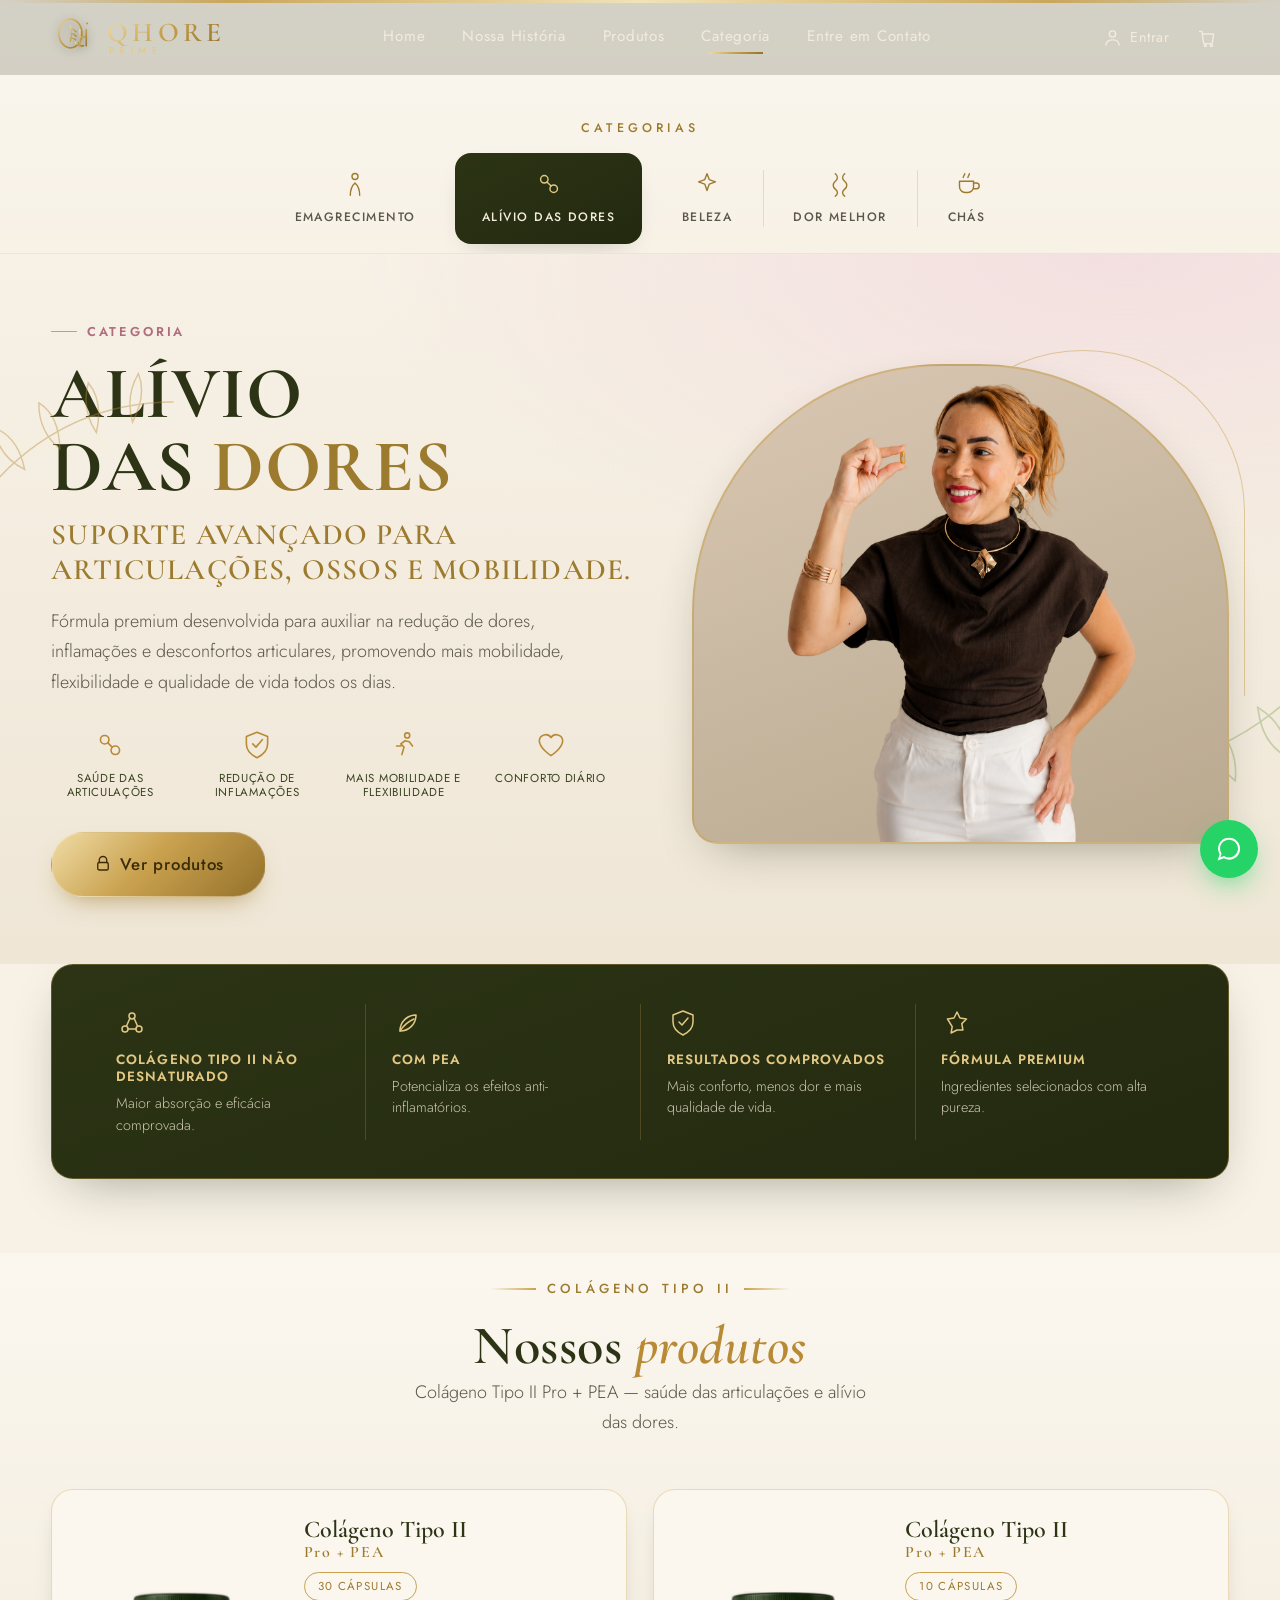
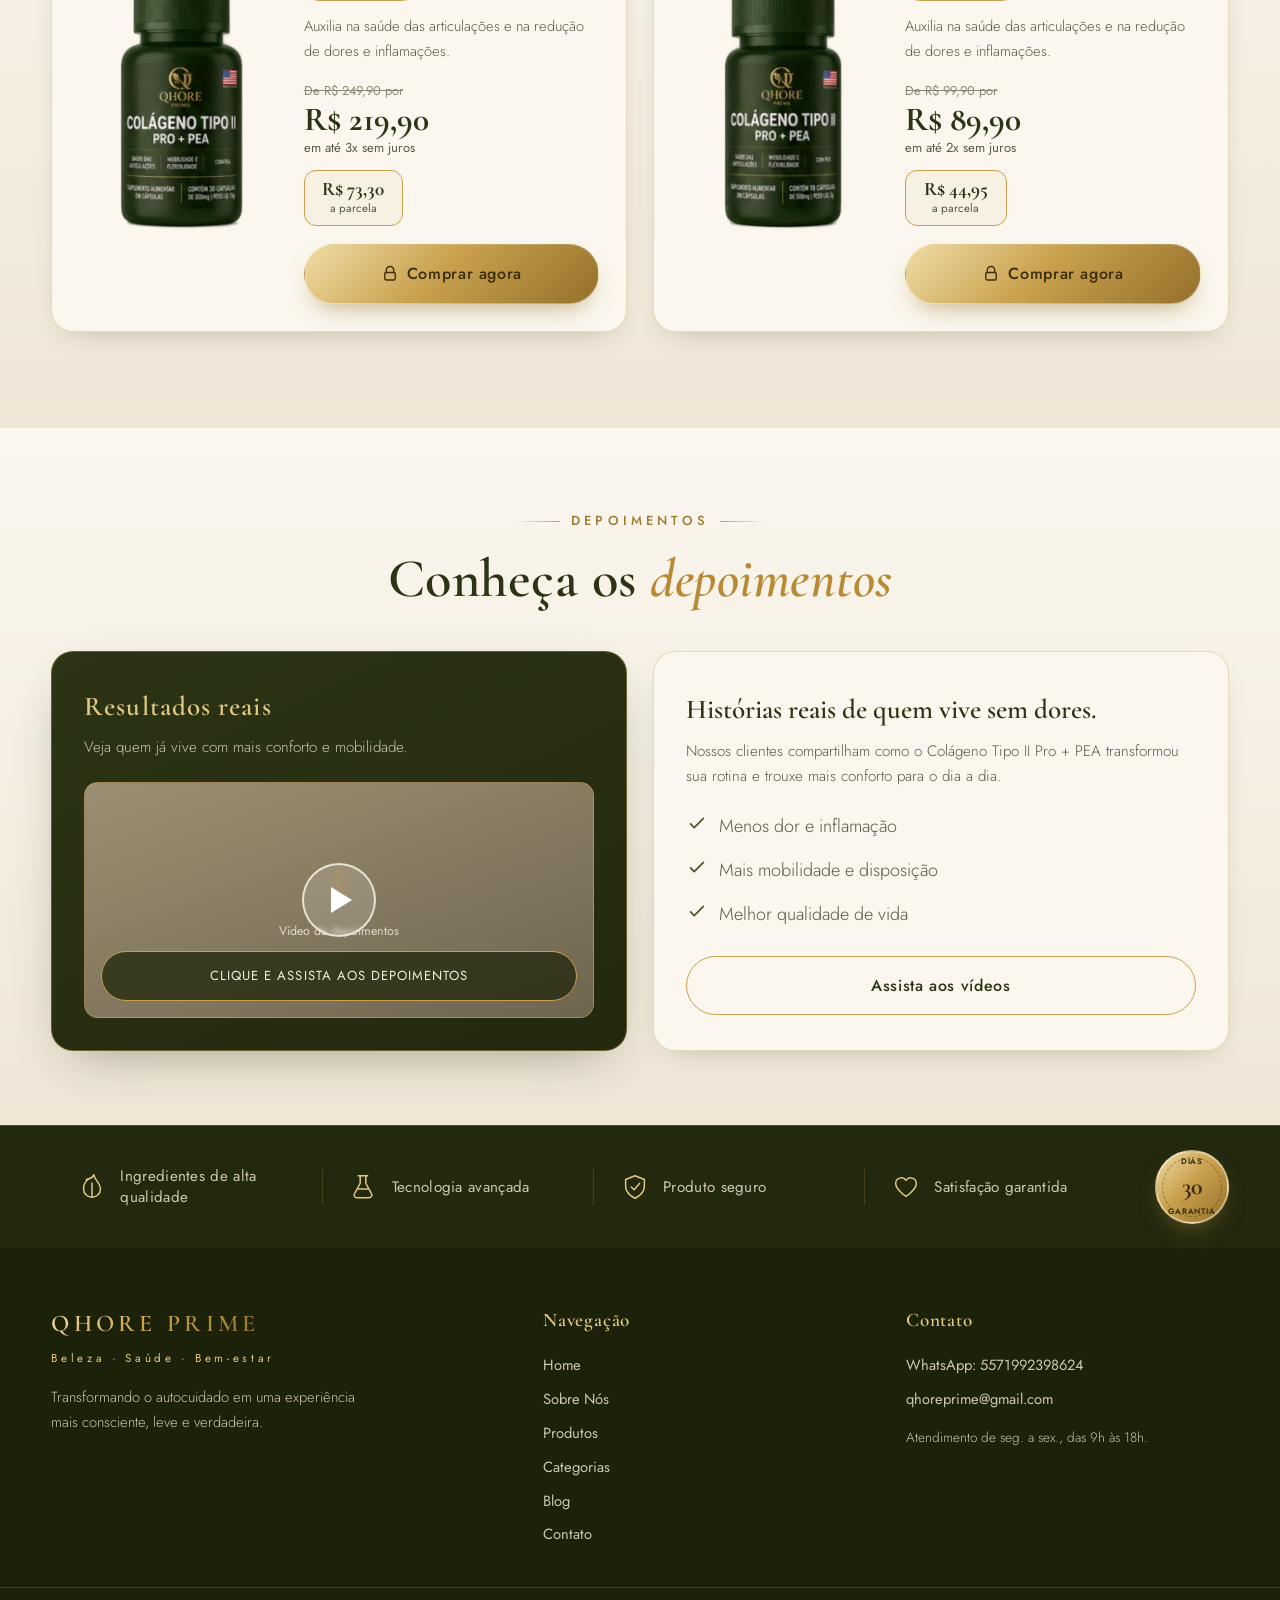
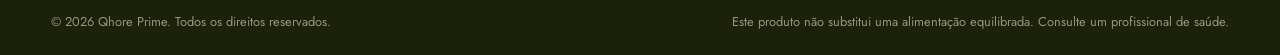
==== categoria-alivio-das-dores.html @ 4cf2f8d9 "feat: initial Qhore Prime static website Co-Authored-By: Claude Opus 4.8 (1M context) <noreply@anthr" ====
<!DOCTYPE html>
<html lang="pt-BR">
<head>
  <meta charset="UTF-8" />
  <meta name="viewport" content="width=device-width, initial-scale=1.0" />
  <title>Alívio das Dores — Qhore Prime</title>
  <meta name="description" content="Categoria Alívio das Dores da Qhore Prime — Colágeno Tipo II Pro + PEA para saúde das articulações, mobilidade e redução de inflamações." />

  <link rel="icon" type="image/svg+xml" href="data:image/svg+xml,%3Csvg xmlns='http://www.w3.org/2000/svg' viewBox='0 0 64 64'%3E%3Crect width='64' height='64' rx='12' fill='%2323290f'/%3E%3Cg fill='none' stroke='%23caa24f' stroke-width='3' stroke-linecap='round'%3E%3Cellipse cx='27' cy='30' rx='15' ry='19'/%3E%3Cpath d='M34 44q6 6 11 4'/%3E%3Cpath d='M40 22v22M40 32h9M49 22v22'/%3E%3C/g%3E%3C/svg%3E" />
  <meta name="theme-color" content="#23290f" />

  <link rel="preconnect" href="https://fonts.googleapis.com" />
  <link rel="preconnect" href="https://fonts.gstatic.com" crossorigin />
  <link href="https://fonts.googleapis.com/css2?family=Cormorant+Garamond:ital,wght@0,400;0,500;0,600;0,700;1,400;1,500&family=Jost:wght@300;400;500;600&family=Montserrat:wght@300;400;500;600&display=swap" rel="stylesheet" />

  <link rel="stylesheet" href="css/styles.css" />
  <link rel="stylesheet" href="css/categoria.css" />
</head>
<body>

  <!-- ============ HEADER ============ -->
  <header class="site-header" id="header">
    <div class="container header-inner">
      <a href="index.html#home" class="brand" aria-label="Qhore Prime — início">
        <span class="brand-mark" aria-hidden="true">
          <svg viewBox="0 0 64 64" width="46" height="46" role="img">
            <defs>
              <linearGradient id="goldBrand" x1="0" y1="0" x2="1" y2="1">
                <stop offset="0%" stop-color="#e9d49a"/>
                <stop offset="45%" stop-color="#c9a14e"/>
                <stop offset="100%" stop-color="#9c7a2e"/>
              </linearGradient>
            </defs>
            <g fill="none" stroke="url(#goldBrand)" stroke-width="2.4" stroke-linecap="round">
              <ellipse cx="27" cy="27" rx="16" ry="20"/>
              <path d="M34 40 q6 6 11 4" />
              <path d="M40 22 v22 M40 32 h9 M49 22 v22"/>
            </g>
            <g stroke="url(#goldBrand)" stroke-width="1.6" stroke-linecap="round" fill="none">
              <path d="M27 16 q3 9 0 22 M27 20 q5 1 8 5 M27 27 q5 0 8 4 M27 34 q5 -1 7 2"/>
            </g>
            <circle cx="50" cy="13" r="1.6" fill="url(#goldBrand)"/>
          </svg>
        </span>
        <span class="brand-text">
          <span class="brand-name">QHORE</span>
          <span class="brand-sub">PRIME</span>
        </span>
      </a>

      <nav class="nav" id="nav" aria-label="Menu principal">
        <a href="index.html#home" class="nav-link">Home</a>
        <a href="index.html#historia" class="nav-link">Nossa História</a>
        <a href="index.html#produtos" class="nav-link">Produtos</a>
        <a href="categoria-alivio-das-dores.html" class="nav-link active">Categoria</a>
        <a href="index.html#contato" class="nav-link">Entre em Contato</a>
      </nav>

      <div class="header-actions">
        <a href="index.html#contato" class="header-action" aria-label="Entrar / fale conosco">
          <svg viewBox="0 0 24 24" aria-hidden="true"><circle cx="12" cy="8" r="3.6"/><path d="M4.5 20.5c0-3.8 3.5-5.8 7.5-5.8s7.5 2 7.5 5.8"/></svg>
          <span>Entrar</span>
        </a>
        <a href="index.html#produtos" class="header-action header-cart" aria-label="Ver produtos">
          <svg viewBox="0 0 24 24" aria-hidden="true"><path d="M6 8h13l-1.3 9.2a2 2 0 0 1-2 1.8H9.3a2 2 0 0 1-2-1.8L5.6 5H3"/><circle cx="9.5" cy="21" r="1.2"/><circle cx="16.5" cy="21" r="1.2"/></svg>
        </a>
        <button class="nav-toggle" id="navToggle" aria-label="Abrir menu" aria-expanded="false">
          <span></span><span></span><span></span>
        </button>
      </div>
    </div>
  </header>

  <!-- ============ NAVEGAÇÃO DE CATEGORIAS ============ -->
  <section class="catnav-section">
    <div class="container">
      <span class="catnav-eyebrow">Categorias</span>
      <nav class="catnav" aria-label="Categorias">
        <a href="categoria-emagrecimento.html" class="catnav__item">
          <svg viewBox="0 0 32 32"><circle cx="16" cy="8" r="3.2"/><path d="M11 28c0-6 1.6-10 5-13 3.4 3 5 7 5 13"/></svg>
          Emagrecimento
        </a>
        <a href="categoria-alivio-das-dores.html" class="catnav__item is-active" aria-current="page">
          <svg viewBox="0 0 32 32"><circle cx="11" cy="11" r="4"/><circle cx="21" cy="21" r="4"/><path d="M13.8 13.8l4.4 4.4"/></svg>
          Alívio das Dores
        </a>
        <a href="index.html#categorias" class="catnav__item">
          <svg viewBox="0 0 32 32"><path d="M16 5l2.4 6.3L25 13.7l-6.6 2.4L16 23l-2.4-6.9L7 13.7l6.6-2.4z"/></svg>
          Beleza
        </a>
        <a href="index.html#categorias" class="catnav__item">
          <svg viewBox="0 0 32 32"><path d="M11 5c3 2.5 3 5.5 0 8s-3 6 0 8.5 3 5 0 7.5"/><path d="M21 5c-3 2.5-3 5.5 0 8s3 6 0 8.5-3 5 0 7.5"/></svg>
          Dor Melhor
        </a>
        <a href="index.html#categorias" class="catnav__item">
          <svg viewBox="0 0 32 32"><path d="M8 13h15v6a6 6 0 0 1-6 6h-3a6 6 0 0 1-6-6z"/><path d="M23 15h3a3 3 0 0 1 0 6h-3"/><path d="M12 9c0-2 1.5-2 1.5-4M17 9c0-2 1.5-2 1.5-4"/></svg>
          Chás
        </a>
      </nav>
    </div>
  </section>

  <!-- ============ HERO DA CATEGORIA ============ -->
  <section class="cathero">
    <div class="leaf leaf-tl" aria-hidden="true"></div>
    <div class="leaf leaf-br" aria-hidden="true"></div>
    <div class="container cathero-grid">
      <div class="cathero-copy reveal">
        <span class="cathero-tag">Categoria</span>
        <h1 class="cathero-title">Alívio<br>das <em>Dores</em></h1>
        <p class="cathero-sub">Suporte avançado para<br>articulações, ossos e mobilidade.</p>
        <p class="cathero-text">
          Fórmula premium desenvolvida para auxiliar na redução de dores, inflamações e
          desconfortos articulares, promovendo mais mobilidade, flexibilidade e qualidade de vida todos os dias.
        </p>

        <div class="cathero-benefits">
          <div class="cathero-benefit">
            <svg viewBox="0 0 32 32"><circle cx="11" cy="11" r="4"/><circle cx="21" cy="21" r="4"/><path d="M13.8 13.8l4.4 4.4"/></svg>
            <span>Saúde das articulações</span>
          </div>
          <div class="cathero-benefit">
            <svg viewBox="0 0 32 32"><path d="M16 4l10 4v7c0 6-4 10-10 13C10 25 6 21 6 15V8z"/><path d="M12 15l3 3 6-7"/></svg>
            <span>Redução de inflamações</span>
          </div>
          <div class="cathero-benefit">
            <svg viewBox="0 0 32 32"><circle cx="19" cy="7" r="2.4"/><path d="M17 12l-4 3 3 3-2 7M17 12l4 1 3 4M9 17h4"/></svg>
            <span>Mais mobilidade e flexibilidade</span>
          </div>
          <div class="cathero-benefit">
            <svg viewBox="0 0 32 32"><path d="M16 26S5 19 5 12a6 6 0 0 1 11-3 6 6 0 0 1 11 3c0 7-11 14-11 14z"/></svg>
            <span>Conforto diário</span>
          </div>
        </div>

        <a href="#produtos-cat" class="btn btn-primary btn-lg"><svg class="btn-ico" viewBox="0 0 24 24" aria-hidden="true"><path d="M7 10V7a5 5 0 0 1 10 0v3"/><rect x="5" y="10" width="14" height="10" rx="2"/></svg>Ver produtos</a>
      </div>

      <div class="cathero-visual reveal">
        <div class="cathero-photo cathero-photo--person imgbox">
          <img class="real-img" src="assets/img/categoria-alivio-hero.png" alt="Alívio das Dores — Qhore Prime" loading="lazy" decoding="async"
               onerror="this.closest('.imgbox').classList.add('no-img')" />
          <span class="ph-fallback">Imagem da categoria<br><small>assets/img/categoria-alivio-hero.png</small></span>
        </div>
      </div>
    </div>
  </section>

  <!-- ============ FAIXA DE DIFERENCIAIS ============ -->
  <section class="catsec" style="padding:0 0 4.6rem">
    <div class="container">
      <div class="diff-band reveal">
        <div class="diff-grid">
          <div class="diff">
            <svg viewBox="0 0 32 32"><circle cx="16" cy="9" r="3"/><circle cx="9" cy="22" r="3"/><circle cx="23" cy="22" r="3"/><path d="M14 11l-3.5 8M18 11l3.5 8M12 22h8"/></svg>
            <h3>Colágeno Tipo II não desnaturado</h3>
            <p>Maior absorção e eficácia comprovada.</p>
          </div>
          <div class="diff">
            <svg viewBox="0 0 32 32"><path d="M8 24c0-9 7-16 16-16 0 9-7 16-16 16z"/><path d="M8 24c4-6 9-10 14-12"/></svg>
            <h3>Com PEA</h3>
            <p>Potencializa os efeitos anti-inflamatórios.</p>
          </div>
          <div class="diff">
            <svg viewBox="0 0 32 32"><path d="M16 4l10 4v7c0 6-4 10-10 13C10 25 6 21 6 15V8z"/><path d="M12 15l3 3 6-7"/></svg>
            <h3>Resultados comprovados</h3>
            <p>Mais conforto, menos dor e mais qualidade de vida.</p>
          </div>
          <div class="diff">
            <svg viewBox="0 0 32 32"><path d="M16 5l3 6 6.5 1-4.7 4.6 1.1 6.4L16 23l-5.9 3 1.1-6.4L6.5 12 13 11z"/></svg>
            <h3>Fórmula premium</h3>
            <p>Ingredientes selecionados com alta pureza.</p>
          </div>
        </div>
      </div>
    </div>
  </section>

  <!-- ============ PRODUTOS DA CATEGORIA ============ -->
  <section class="products" id="produtos-cat" style="padding-top:1rem">
    <div class="container">
      <header class="section-head reveal">
        <span class="eyebrow flourish">Colágeno Tipo II</span>
        <h2 class="section-title">Nossos <em>produtos</em></h2>
        <p class="section-lead">Colágeno Tipo II Pro + PEA — saúde das articulações e alívio das dores.</p>
      </header>

      <div class="cprod-grid">
        <!-- Colágeno 30 -->
        <article class="cprod reveal">
          <div class="cprod__img imgbox">
            <img class="real-img" src="assets/img/colageno-tipo-2.png" alt="Colágeno Tipo II Pro + PEA — 30 cápsulas" loading="lazy" decoding="async"
                 onerror="this.closest('.imgbox').classList.add('no-img')" />
            <span class="ph-fallback"><small>colageno-tipo-2.png</small></span>
          </div>
          <div class="cprod__body">
            <h3>Colágeno Tipo II <span class="prod-plus">Pro + PEA</span></h3>
            <span class="cprod__caps">30 cápsulas</span>
            <p>Auxilia na saúde das articulações e na redução de dores e inflamações.</p>
            <span class="cprod__from">De R$ 249,90 por</span>
            <strong class="cprod__price">R$ 219,90</strong>
            <span class="cprod__inst">em até 3x sem juros</span>
            <div class="cprod__parcela"><strong>R$ 73,30</strong><small>a parcela</small></div>
            <a href="index.html#contato" class="btn btn-primary btn-block"><svg class="btn-ico" viewBox="0 0 24 24" aria-hidden="true"><path d="M7 10V7a5 5 0 0 1 10 0v3"/><rect x="5" y="10" width="14" height="10" rx="2"/></svg>Comprar agora</a>
          </div>
        </article>

        <!-- Colágeno 10 -->
        <article class="cprod reveal">
          <div class="cprod__img imgbox">
            <img class="real-img" src="assets/img/colageno-tipo-2-10.png" alt="Colágeno Tipo II Pro + PEA — 10 cápsulas" loading="lazy" decoding="async"
                 onerror="this.closest('.imgbox').classList.add('no-img')" />
            <span class="ph-fallback"><small>colageno-tipo-2-10.png</small></span>
          </div>
          <div class="cprod__body">
            <h3>Colágeno Tipo II <span class="prod-plus">Pro + PEA</span></h3>
            <span class="cprod__caps">10 cápsulas</span>
            <p>Auxilia na saúde das articulações e na redução de dores e inflamações.</p>
            <span class="cprod__from">De R$ 99,90 por</span>
            <strong class="cprod__price">R$ 89,90</strong>
            <span class="cprod__inst">em até 2x sem juros</span>
            <div class="cprod__parcela"><strong>R$ 44,95</strong><small>a parcela</small></div>
            <a href="index.html#contato" class="btn btn-primary btn-block"><svg class="btn-ico" viewBox="0 0 24 24" aria-hidden="true"><path d="M7 10V7a5 5 0 0 1 10 0v3"/><rect x="5" y="10" width="14" height="10" rx="2"/></svg>Comprar agora</a>
          </div>
        </article>
      </div>
    </div>
  </section>

  <!-- ============ DEPOIMENTOS ============ -->
  <section class="catsec" style="background:linear-gradient(180deg,var(--cream-2),var(--beige))">
    <div class="container">
      <header class="catsec-head reveal">
        <span class="eyebrow flourish">Depoimentos</span>
        <h2 class="section-title">Conheça os <em>depoimentos</em></h2>
      </header>

      <div class="info-cards">
        <article class="video-card reveal">
          <h3>Resultados reais</h3>
          <p class="sub">Veja quem já vive com mais conforto e mobilidade.</p>
          <div class="video-thumb imgbox">
            <img class="real-img" src="assets/img/depoimentos-video.jpg" alt="Depoimentos em vídeo" loading="lazy" decoding="async"
                 onerror="this.closest('.imgbox').classList.add('no-img')" />
            <span class="ph-fallback">Vídeo de depoimentos</span>
            <span class="video-play" aria-hidden="true"></span>
            <span class="video-cta">Clique e assista aos depoimentos</span>
          </div>
        </article>

        <article class="feel-card reveal">
          <h3>Histórias reais de quem vive sem dores.</h3>
          <p class="sub">Nossos clientes compartilham como o Colágeno Tipo II Pro + PEA transformou sua rotina e trouxe mais conforto para o dia a dia.</p>
          <ul class="feel-list">
            <li><svg viewBox="0 0 24 24"><path d="M5 13l4 4L19 7"/></svg>Menos dor e inflamação</li>
            <li><svg viewBox="0 0 24 24"><path d="M5 13l4 4L19 7"/></svg>Mais mobilidade e disposição</li>
            <li><svg viewBox="0 0 24 24"><path d="M5 13l4 4L19 7"/></svg>Melhor qualidade de vida</li>
          </ul>
          <a href="index.html#contato" class="btn btn-outline">Assista aos vídeos</a>
        </article>
      </div>
    </div>
  </section>

  <!-- ============ BARRA INFERIOR DE BENEFÍCIOS + GARANTIA ============ -->
  <div class="benefit-bar">
    <div class="container guarantee-bar">
      <div class="benefit">
        <svg class="b-ico" viewBox="0 0 32 32" aria-hidden="true"><path d="M16 6C9 8 7 13 7 18a9 9 0 0 0 18 0c0-6-6-9-7-15-2 4-5 4-8 5z"/><path d="M16 27V12"/></svg>
        <span>Ingredientes de alta qualidade</span>
      </div>
      <div class="benefit">
        <svg class="b-ico" viewBox="0 0 32 32" aria-hidden="true"><path d="M13 4v8L7 23a3 3 0 0 0 2.6 4.5h12.8A3 3 0 0 0 25 23l-6-11V4"/><path d="M11 4h10M11 18h10"/></svg>
        <span>Tecnologia avançada</span>
      </div>
      <div class="benefit">
        <svg class="b-ico" viewBox="0 0 32 32" aria-hidden="true"><path d="M16 4l10 4v7c0 6-4 10-10 13C10 25 6 21 6 15V8z"/><path d="M12 16l3 3 6-7"/></svg>
        <span>Produto seguro</span>
      </div>
      <div class="benefit">
        <svg class="b-ico" viewBox="0 0 32 32" aria-hidden="true"><path d="M16 26S5 19 5 12a6 6 0 0 1 11-3 6 6 0 0 1 11 3c0 7-11 14-11 14z"/></svg>
        <span>Satisfação garantida</span>
      </div>
      <div class="gbar-seal" aria-label="30 dias de garantia"><span>DIAS</span><b>30</b><span>GARANTIA</span></div>
    </div>
  </div>

  <!-- ============ FOOTER ============ -->
  <footer class="site-footer">
    <div class="container footer-grid">
      <div class="footer-brand">
        <span class="brand-name gold">QHORE PRIME</span>
        <span class="footer-tag">Beleza · Saúde · Bem-estar</span>
        <p>Transformando o autocuidado em uma experiência mais consciente, leve e verdadeira.</p>
      </div>
      <nav class="footer-nav" aria-label="Rodapé">
        <h4>Navegação</h4>
        <a href="index.html#home">Home</a>
        <a href="index.html#historia">Sobre Nós</a>
        <a href="index.html#produtos">Produtos</a>
        <a href="index.html#categorias">Categorias</a>
        <a href="index.html#blog">Blog</a>
        <a href="index.html#contato">Contato</a>
      </nav>
      <div class="footer-contact">
        <h4>Contato</h4>
        <a href="https://wa.me/5571992398624" target="_blank" rel="noopener">WhatsApp: 5571992398624</a>
        <a href="mailto:qhoreprime@gmail.com">qhoreprime@gmail.com</a>
        <p>Atendimento de seg. a sex., das 9h às 18h.</p>
      </div>
    </div>
    <div class="footer-bottom">
      <div class="container">
        <span>© <span id="year"></span> Qhore Prime. Todos os direitos reservados.</span>
        <span>Este produto não substitui uma alimentação equilibrada. Consulte um profissional de saúde.</span>
      </div>
    </div>
  </footer>

  <!-- WhatsApp flutuante -->
  <a class="wpp-float" href="https://wa.me/5571992398624?text=Ol%C3%A1%20Qhore%20Prime!" target="_blank" rel="noopener" aria-label="Falar no WhatsApp">
    <svg viewBox="0 0 32 32" width="28" height="28" aria-hidden="true"><path fill="currentColor" d="M16 3C9 3 3.5 8.5 3.5 15.5c0 2.4.7 4.6 1.9 6.5L3 29l7.2-2.3c1.8 1 3.9 1.5 6 1.5 7 0 12.5-5.5 12.5-12.7C28.7 8.5 23 3 16 3zm0 22.7c-1.9 0-3.7-.5-5.2-1.4l-.4-.2-4.3 1.4 1.4-4.2-.2-.4a10 10 0 0 1-1.6-5.4C5.7 9.9 10.3 5.3 16 5.3c5.7 0 10.3 4.6 10.3 10.2S21.7 25.7 16 25.7z"/></svg>
  </a>

  <script src="js/categoria.js"></script>
</body>
</html>
---- css/styles.css ----
/* ===================================================================
   QHORE PRIME — Estilo premium (verde-escuro + dourado + tons claros)
   =================================================================== */

:root{
  /* Verdes */
  --green-900:#23290f;
  --green-800:#2c3415;
  --green-700:#3a4520;
  --green-600:#48542a;

  /* Dourados */
  --gold-100:#f3e3b6;
  --gold-300:#e3c884;
  --gold-500:#c9a14e;
  --gold-600:#b88a36;
  --gold-700:#9c7a2e;
  --gold-grad:linear-gradient(135deg,#f0dca6 0%,#caa24f 45%,#94702a 100%);

  /* Claros */
  --cream:#f7f1e6;
  --cream-2:#fbf7ef;
  --beige:#efe6d6;
  --nude:#f0e2d8;
  --rose:#f3dfe0;

  /* Texto */
  --ink:#2b2a22;
  --ink-soft:#5b5848;
  --on-dark:#f3ecdc;
  --on-dark-soft:#cdc6b2;

  --radius:22px;
  --radius-sm:14px;
  --shadow:0 18px 50px -22px rgba(35,41,15,.45);
  --shadow-soft:0 10px 30px -18px rgba(35,41,15,.4);
  --maxw:1180px;

  --serif:'Cormorant Garamond',Georgia,serif;
  --sans:'Jost','Montserrat',system-ui,sans-serif;
}

*{box-sizing:border-box;margin:0;padding:0}
html{scroll-behavior:smooth;scroll-padding-top:92px}
body{
  font-family:var(--sans);
  color:var(--ink);
  background:var(--cream);
  font-size:18px;
  line-height:1.7;
  -webkit-font-smoothing:antialiased;
  overflow-x:hidden;
}
img{max-width:100%;display:block}
a{text-decoration:none;color:inherit}
.container{width:min(var(--maxw),92%);margin-inline:auto}
em{font-style:italic}

/* ---------- Tipografia base ---------- */
.section-title{
  font-family:var(--serif);
  font-weight:600;
  font-size:clamp(2.1rem,4.5vw,3.4rem);
  line-height:1.12;
  letter-spacing:.5px;
  color:var(--green-800);
}
.section-title em{color:var(--gold-600);font-weight:600}
.section-title.light{color:var(--on-dark)}
.section-title.light em{
  background:var(--gold-grad);-webkit-background-clip:text;background-clip:text;color:transparent;
}
.eyebrow{
  display:inline-block;
  font-size:.82rem;
  letter-spacing:.32em;
  text-transform:uppercase;
  color:var(--gold-700);
  font-weight:500;
  margin-bottom:1rem;
}
.eyebrow-light{color:var(--gold-300)}
.section-lead{color:var(--ink-soft);max-width:48ch;font-weight:300}
.section-lead.light{color:var(--on-dark-soft)}
.section-head{text-align:center;margin-inline:auto;max-width:760px;margin-bottom:3.2rem}
.section-head .section-lead{margin-inline:auto}

/* ---------- Botões ---------- */
.btn{
  display:inline-flex;align-items:center;justify-content:center;gap:.5rem;
  font-family:var(--sans);font-weight:500;font-size:1rem;letter-spacing:.04em;
  padding:.95rem 2rem;border-radius:999px;cursor:pointer;border:1.5px solid transparent;
  transition:transform .35s cubic-bezier(.2,.8,.2,1),box-shadow .35s,background .35s,color .35s;
}
.btn:hover{transform:translateY(-2px)}
.btn-primary{
  background:var(--gold-grad);color:#3a2c08;
  box-shadow:0 12px 26px -12px rgba(156,122,46,.7);
  border-color:rgba(255,255,255,.25);
}
.btn-primary:hover{box-shadow:0 18px 34px -12px rgba(156,122,46,.85)}
.btn-ghost{background:transparent;color:var(--on-dark);border-color:rgba(243,236,220,.5)}
.btn-ghost:hover{background:rgba(243,236,220,.1);border-color:var(--gold-300)}
.btn-outline{background:transparent;color:var(--green-800);border-color:var(--gold-500)}
.btn-outline:hover{background:var(--green-800);color:var(--on-dark);border-color:var(--green-800)}
.btn-block{width:100%}
.btn-lg{padding:1.1rem 2.6rem;font-size:1.05rem}
/* CTA rosé (igual à referência) */
.btn-rose{
  background:linear-gradient(135deg,#cf8f9d 0%,#b06d7e 60%,#9c5e70 100%);color:#fff;
  border-color:rgba(255,255,255,.22);box-shadow:0 14px 30px -14px rgba(156,94,112,.8);
  text-transform:uppercase;letter-spacing:.12em;font-size:.92rem;
}
.btn-rose:hover{box-shadow:0 20px 38px -14px rgba(156,94,112,.9)}
.btn-arrow{font-style:normal;transition:transform .3s}
.btn:hover .btn-arrow{transform:translateX(5px)}

/* =================== HEADER =================== */
.site-header{
  position:fixed;top:0;left:0;right:0;z-index:100;
  padding:.9rem 0;
  background:rgba(35,41,15,.18);
  backdrop-filter:blur(4px);
  transition:background .4s,box-shadow .4s,padding .4s;
}
.site-header::before{
  content:"";position:absolute;top:0;left:0;right:0;height:3px;
  background:linear-gradient(90deg,transparent,var(--gold-500) 18%,var(--gold-100) 50%,var(--gold-500) 82%,transparent);
  opacity:.9;
}
.site-header.scrolled{
  background:var(--green-900);
  box-shadow:0 6px 30px -12px rgba(0,0,0,.5);
  padding:.55rem 0;
}
.header-inner{display:flex;align-items:center;justify-content:space-between;gap:1rem}
.brand{display:flex;align-items:center;gap:.6rem}
.brand-mark{display:grid;place-items:center;filter:drop-shadow(0 2px 5px rgba(0,0,0,.3))}
.brand-text{display:flex;flex-direction:column;line-height:1}
.brand-name{
  font-family:var(--serif);font-weight:600;font-size:1.7rem;letter-spacing:.16em;
  background:var(--gold-grad);-webkit-background-clip:text;background-clip:text;color:transparent;
}
.brand-sub{font-size:.62rem;letter-spacing:.55em;color:var(--gold-300);padding-left:.2em}

.nav{display:flex;align-items:center;gap:.4rem}
.nav-link{
  position:relative;color:var(--on-dark);font-size:.95rem;letter-spacing:.05em;
  padding:.55rem .95rem;border-radius:999px;transition:color .3s;
}
.nav-link::after{
  content:"";position:absolute;left:50%;bottom:.35rem;width:0;height:1.5px;
  background:var(--gold-grad);transition:width .35s,left .35s;
}
.nav-link:hover{color:var(--gold-300)}
.nav-link:hover::after,.nav-link.active::after{width:55%;left:22.5%}
.nav-cta{
  border:1.4px solid var(--gold-500);color:var(--gold-300);margin-left:.5rem;
}
.nav-cta::after{display:none}
.nav-cta:hover{background:var(--gold-grad);color:#3a2c08;border-color:transparent}

.nav{flex:1;justify-content:center}
.nav-toggle{display:none;flex-direction:column;gap:5px;background:none;border:0;cursor:pointer;padding:8px}
.nav-toggle span{width:26px;height:2px;background:var(--gold-300);transition:.3s;border-radius:2px}

/* Ações à direita: Entrar + carrinho */
.header-actions{display:flex;align-items:center;gap:.3rem}
.header-action{
  display:inline-flex;align-items:center;gap:.45rem;color:var(--on-dark);
  padding:.5rem .8rem;border-radius:999px;font-size:.9rem;letter-spacing:.04em;
  transition:color .3s,background .3s;
}
.header-action svg{width:21px;height:21px;flex:none;fill:none;stroke:currentColor;stroke-width:1.6;stroke-linecap:round;stroke-linejoin:round}
.header-action:hover{color:var(--gold-300);background:rgba(243,236,220,.08)}
.header-cart{padding:.5rem .65rem}

/* =================== HERO =================== */
.hero{
  position:relative;padding:148px 0 0;
  background:
    radial-gradient(120% 90% at 80% 0%, var(--rose) 0%, rgba(243,223,224,0) 55%),
    linear-gradient(180deg,var(--cream-2) 0%,var(--beige) 100%);
  overflow:hidden;
}
.hero-grid{
  display:grid;grid-template-columns:1fr 1.02fr;gap:3.2rem;align-items:center;
  padding-bottom:3rem;
}
/* foto à esquerda, conteúdo (logo + headline) centralizado à direita — fiel à referência */
.hero-visual{order:-1}
.hero-copy{display:flex;flex-direction:column;align-items:center;text-align:center}
.hero-copy .eyebrow{justify-content:center}
.hero-logo{position:relative;display:flex;justify-content:center;align-items:center;gap:1rem;margin:.4rem auto 1.1rem}
.hero-logo::before{
  content:"";position:absolute;left:50%;top:48%;transform:translate(-50%,-50%);
  width:min(560px,108%);height:340px;z-index:-1;pointer-events:none;
  background:
    radial-gradient(closest-side,rgba(243,223,224,.85),rgba(243,223,224,.35) 52%,transparent 74%),
    radial-gradient(closest-side,rgba(201,161,78,.18),transparent 70%);
}
.hero-logo svg{filter:drop-shadow(0 4px 10px rgba(148,112,42,.35))}

/* divisor dourado com losango central */
.gold-divider{display:flex;align-items:center;gap:.7rem;margin:0 auto 1.4rem;max-width:330px;width:100%}
.gold-divider span{height:1px;flex:1;background:linear-gradient(90deg,transparent,var(--gold-500))}
.gold-divider span:last-child{background:linear-gradient(90deg,var(--gold-500),transparent)}
.gold-divider i{width:8px;height:8px;rotate:45deg;background:var(--gold-grad);border-radius:1px}

/* eyebrow com fio dourado */
.eyebrow{display:inline-flex;align-items:center;gap:.7rem}
.eyebrow::before{content:"";width:26px;height:1.5px;background:var(--gold-grad)}
.hero-wordmark{display:flex;flex-direction:column;line-height:1}
.hw-name{
  font-family:var(--serif);font-weight:700;font-size:2.8rem;letter-spacing:.18em;
  background:var(--gold-grad);-webkit-background-clip:text;background-clip:text;color:transparent;
}
.hw-sub{font-size:.8rem;letter-spacing:.5em;color:var(--gold-700);font-weight:500}

.hero-title{
  font-family:var(--serif);font-weight:600;
  font-size:clamp(2.9rem,6vw,5rem);line-height:1.04;color:var(--green-800);
  letter-spacing:.5px;
}
.hero-title em{
  background:var(--gold-grad);-webkit-background-clip:text;background-clip:text;color:transparent;
}
.hero-text{margin:1.4rem auto 2rem;max-width:50ch;color:var(--ink-soft);font-weight:300;font-size:1.08rem}
.hero-actions{display:flex;gap:1rem;flex-wrap:wrap;justify-content:center}
.social-proof{justify-content:center}
.hero-badges{
  display:flex;gap:1.6rem;flex-wrap:wrap;justify-content:center;list-style:none;margin-top:2.4rem;
  padding-top:1.6rem;border-top:1px solid rgba(156,122,46,.25);
}
.hero-badges li{
  position:relative;padding-left:1.4rem;font-size:.92rem;color:var(--green-700);letter-spacing:.03em;
}
.hero-badges li::before{
  content:"";position:absolute;left:0;top:.55em;width:7px;height:7px;rotate:45deg;
  background:var(--gold-grad);border-radius:1px;
}

/* Selos do hero (ícone + texto) — fiel à referência */
.hero-seals{
  display:flex;justify-content:center;gap:2.2rem;flex-wrap:wrap;list-style:none;
  margin:1.9rem auto 2.1rem;
}
.hero-seals li{
  display:flex;align-items:center;gap:.7rem;text-align:left;line-height:1.18;
  font-size:.8rem;letter-spacing:.06em;text-transform:uppercase;color:var(--green-700);font-weight:500;
}
.hero-seals svg{width:32px;height:32px;flex:none;fill:none;stroke:var(--gold-600);
  stroke-width:1.4;stroke-linecap:round;stroke-linejoin:round}

/* Visual do hero */
.hero-visual{position:relative;min-height:500px}
.hero-visual::before{
  content:"";position:absolute;left:-2.5%;top:-2.5%;width:105%;height:74%;z-index:0;pointer-events:none;
  border:1.5px solid rgba(201,161,78,.55);border-bottom:none;border-radius:260px 260px 0 0;
}
.hero-photo{
  position:relative;z-index:1;height:500px;border-radius:250px 250px 28px 28px;overflow:hidden;
  border:2px solid rgba(201,161,78,.55);
  background:linear-gradient(160deg,#d9c7b3,#b9a98f);
  box-shadow:var(--shadow);display:grid;place-items:center;
}
.hero-product{
  position:absolute;right:-12px;bottom:14px;width:188px;height:228px;border-radius:18px;z-index:2;
  background:radial-gradient(circle at 50% 40%,#ffffff,#efe6d5);border:1.5px solid rgba(201,161,78,.6);
  box-shadow:var(--shadow);display:grid;place-items:center;
}
.hero-seal{
  position:absolute;left:-18px;top:34px;width:118px;height:118px;border-radius:50%;
  border:1.5px solid var(--gold-500);background:rgba(247,241,230,.88);backdrop-filter:blur(2px);
  display:grid;place-items:center;text-align:center;
  font-size:.72rem;letter-spacing:.18em;color:var(--green-700);font-weight:500;
  box-shadow:var(--shadow-soft);z-index:3;
}
.hero-seal::after{content:"";position:absolute;inset:7px;border:1px dashed rgba(184,138,54,.5);border-radius:50%}
/* Barra de benefícios */
.benefit-bar{background:var(--green-900);color:var(--on-dark);padding:1.5rem 0;
  border-top:1px solid rgba(201,161,78,.28)}
.benefit-grid{display:grid;grid-template-columns:repeat(4,1fr);gap:0}
.benefit{display:flex;align-items:center;gap:.85rem;font-size:.95rem;color:var(--on-dark-soft);
  letter-spacing:.02em;padding:.2rem 1.6rem;line-height:1.35}
.benefit + .benefit{border-left:1px solid rgba(201,161,78,.22)}
.b-ico{flex:none;width:30px;height:30px;fill:none;stroke:var(--gold-300);stroke-width:1.6;
  stroke-linecap:round;stroke-linejoin:round}

/* =================== NOSSA HISTÓRIA =================== */
.story{padding:6rem 0;background:linear-gradient(180deg,var(--cream) 0%,var(--cream-2) 100%)}
.story-grid{display:grid;grid-template-columns:.9fr 1.1fr;gap:3.5rem;align-items:center}
.story-photo{
  position:relative;height:520px;border-radius:var(--radius);overflow:hidden;
  background:linear-gradient(160deg,#c9bba2,#9c8e72);
  border:2px solid rgba(201,161,78,.45);box-shadow:var(--shadow);
  display:grid;place-items:center;
}
.story-photo-tag{
  position:absolute;left:18px;top:18px;font-size:.78rem;letter-spacing:.2em;
  color:#3a2c08;background:rgba(247,241,230,.85);padding:.5rem .9rem;border-radius:999px;
  border:1px solid var(--gold-500);
}
.ornament{width:120px;height:18px;margin:1rem 0 1.6rem;
  background:no-repeat center/contain
   url("data:image/svg+xml,%3Csvg xmlns='http://www.w3.org/2000/svg' width='120' height='18' viewBox='0 0 120 18'%3E%3Cg fill='none' stroke='%23b88a36' stroke-width='1.4'%3E%3Cpath d='M2 9h44M74 9h44'/%3E%3Cpath d='M60 3c4 3 4 9 0 12-4-3-4-9 0-12z'/%3E%3C/g%3E%3C/svg%3E");
}
.story-copy p{margin-bottom:1.2rem;color:var(--ink-soft);font-weight:300}
.story-highlight{
  font-family:var(--serif);font-size:1.45rem;font-style:italic;color:var(--green-700);
  line-height:1.4;border-left:3px solid var(--gold-500);padding-left:1.2rem;margin:1.6rem 0 2rem !important;
  font-weight:500;
}

/* =================== CATEGORIAS =================== */
.categories{position:relative;padding:5.5rem 0 6rem;
  background:linear-gradient(180deg,var(--cream) 0%,var(--nude) 100%);overflow:hidden}
.cat-grid{
  display:grid;grid-template-columns:repeat(4,1fr);gap:1.4rem;align-items:stretch;
}
.cat-card{
  position:relative;border-radius:var(--radius);overflow:hidden;min-height:190px;
  display:flex;align-items:flex-end;padding:1.6rem 1.4rem;
  border:1px solid rgba(201,161,78,.28);box-shadow:var(--shadow-soft);
  background:linear-gradient(150deg,#f4d9dc 0%,#f8e7e6 52%,#fbf4ef 100%);
  transition:transform .4s,box-shadow .4s,border-color .4s;
}
.cat-card--green{background:linear-gradient(150deg,#dde6cd 0%,#eaf0e0 52%,#f6f4e7 100%)}
.cat-card:hover{transform:translateY(-6px);box-shadow:var(--shadow);border-color:var(--gold-500)}
.cat-card__text{position:relative;z-index:2;max-width:62%}
.cat-card h3{font-family:var(--serif);font-size:1.4rem;line-height:1.15;color:var(--green-800);
  font-weight:600;margin-bottom:1rem}
.cat-link{
  display:inline-flex;align-items:center;gap:.4rem;font-weight:600;letter-spacing:.12em;
  font-size:.74rem;text-transform:uppercase;color:var(--gold-700);
}
.cat-link i{transition:transform .3s;font-style:normal}
.cat-card:hover .cat-link i{transform:translateX(5px)}
.cat-card .cat-card__img{position:absolute;right:-4px;top:0;bottom:0;width:48%;z-index:1}
.cat-card__img .real-img{position:absolute;inset:0;width:100%;height:100%;
  object-fit:contain;object-position:bottom right;padding:.6rem .3rem .4rem}
.cat-card__img .ph-fallback{position:absolute;inset:0;z-index:1;flex-direction:column;
  align-items:center;justify-content:center;text-align:center;color:rgba(43,42,34,.45);
  font-size:.66rem;padding:.5rem}

/* ícone da categoria (acabamento da referência) */
.cat-ico{display:block;margin-bottom:.7rem;color:var(--gold-600);line-height:0}
.cat-ico svg{width:30px;height:30px;fill:none;stroke:currentColor;stroke-width:1.5;
  stroke-linecap:round;stroke-linejoin:round}
/* card em destaque — estado "ativo" verde-escuro, como a categoria ativa da referência */
.cat-card--featured{
  background:linear-gradient(155deg,var(--green-800) 0%,var(--green-900) 100%);
  border-color:rgba(201,161,78,.5);
}
.cat-card--featured h3{color:var(--on-dark)}
.cat-card--featured .cat-ico{color:var(--gold-300)}
.cat-card--featured .cat-link{color:var(--gold-300)}
.cat-card--featured:hover{border-color:var(--gold-300)}
/* selo da categoria em destaque */
.cat-tag{
  position:absolute;top:14px;left:14px;z-index:3;
  font-size:.62rem;letter-spacing:.14em;text-transform:uppercase;font-weight:600;
  color:#3a2c08;background:var(--gold-grad);padding:.32rem .7rem;border-radius:999px;
  box-shadow:var(--shadow-soft);
}
.cat-actions{display:flex;justify-content:center;margin-top:2.8rem}

/* =================== PRODUTOS =================== */
.products{
  padding:6rem 0;
  background:linear-gradient(180deg,var(--cream-2) 0%,var(--beige) 100%);
}
.prod-grid{display:grid;grid-template-columns:repeat(4,1fr);gap:1.5rem}
.prod-card{
  position:relative;background:var(--cream-2);border-radius:var(--radius);overflow:hidden;
  border:1px solid rgba(201,161,78,.4);box-shadow:var(--shadow);
  display:flex;flex-direction:column;transition:transform .4s,box-shadow .4s;
}
.prod-card:hover{transform:translateY(-8px)}
.prod-tag{
  position:absolute;top:16px;left:16px;z-index:2;
  background:var(--gold-grad);color:#3a2c08;font-size:.72rem;font-weight:600;
  letter-spacing:.12em;text-transform:uppercase;padding:.4rem .9rem;border-radius:999px;
  box-shadow:var(--shadow-soft);
}
.prod-img{
  height:280px;display:grid;place-items:center;
  background:transparent;
}
.prod-img-dark{background:transparent}
.prod-body{padding:1.8rem 1.7rem 2rem;display:flex;flex-direction:column;flex:1}
.prod-body h3{font-family:var(--serif);font-size:1.7rem;color:var(--green-800);font-weight:600;line-height:1.15}
.prod-plus{display:block;font-size:1rem;color:var(--gold-700);letter-spacing:.1em}
.prod-caps{
  align-self:flex-start;margin:.6rem 0 .9rem;font-size:.74rem;letter-spacing:.12em;text-transform:uppercase;
  color:var(--gold-700);border:1px solid var(--gold-500);border-radius:999px;padding:.25rem .8rem;
}
.prod-body p{font-size:.95rem;color:var(--ink-soft);font-weight:300;margin-bottom:1.3rem}
.prod-price{margin-bottom:1.4rem;margin-top:auto}
.prod-price .from{display:block;font-size:.82rem;color:var(--ink-soft);text-decoration:line-through;opacity:.7}
.prod-price strong{font-family:var(--serif);font-size:2.3rem;color:var(--green-800);font-weight:700;display:block;line-height:1.1}
.prod-price .inst{font-size:.82rem;color:var(--ink-soft)}
.wpp-link{
  display:block;text-align:center;margin-top:.8rem;font-size:.9rem;color:var(--green-700);
  letter-spacing:.03em;border-bottom:1px solid transparent;width:max-content;margin-inline:auto;
}
.wpp-link:hover{color:var(--gold-700);border-color:var(--gold-500)}

/* =================== GARANTIA =================== */
.guarantee{padding:6rem 0;background:linear-gradient(180deg,var(--cream-2),var(--beige))}
.guarantee-inner{display:flex;align-items:center;gap:3rem;flex-wrap:wrap;justify-content:center;text-align:left}
.guarantee-copy{max-width:540px}
.guarantee-copy p{margin-top:1rem;color:var(--ink-soft);font-weight:300}
.seal-30{
  flex:none;width:150px;height:150px;border-radius:50%;display:grid;place-items:center;text-align:center;
  background:var(--gold-grad);color:#3a2c08;box-shadow:0 16px 40px -16px rgba(156,122,46,.8);
  border:3px solid rgba(255,255,255,.4);position:relative;
}
.seal-30::after{content:"";position:absolute;inset:8px;border:1.5px dashed rgba(58,44,8,.4);border-radius:50%}
.seal-num{font-family:var(--serif);font-size:3.2rem;font-weight:700;line-height:1}
.seal-lbl{font-size:.66rem;letter-spacing:.18em;font-weight:600;margin-top:.2rem}

/* =================== CONTATO =================== */
.contact{
  position:relative;padding:6.5rem 0;text-align:center;color:var(--on-dark);overflow:hidden;
  background:
    radial-gradient(70% 80% at 50% 120%, var(--green-700) 0%, transparent 60%),
    var(--green-900);
}
.contact-inner{max-width:760px;margin-inline:auto}
.contact .section-lead{margin:1.2rem auto 2.4rem}
.contact-actions{display:flex;gap:1.2rem;justify-content:center;flex-wrap:wrap}

/* =================== FOOTER =================== */
.site-footer{background:#1c2109;color:var(--on-dark-soft);padding-top:3.5rem}
.footer-grid{display:grid;grid-template-columns:1.4fr 1fr 1fr;gap:2.5rem;padding-bottom:2.5rem}
.footer-brand .brand-name{font-size:1.5rem;letter-spacing:.18em}
.brand-name.gold{background:var(--gold-grad);-webkit-background-clip:text;background-clip:text;color:transparent}
.footer-tag{display:block;font-size:.72rem;letter-spacing:.32em;color:var(--gold-300);margin:.3rem 0 1rem}
.footer-brand p{font-size:.92rem;font-weight:300;max-width:36ch}
.footer-nav,.footer-contact{display:flex;flex-direction:column;gap:.55rem}
.footer-nav h4,.footer-contact h4{
  font-family:var(--serif);font-size:1.2rem;color:var(--gold-300);margin-bottom:.5rem;font-weight:600;letter-spacing:.04em;
}
.footer-nav a,.footer-contact a{font-size:.92rem;transition:color .3s}
.footer-nav a:hover,.footer-contact a:hover{color:var(--gold-300)}
.footer-contact p{font-size:.85rem;font-weight:300;margin-top:.3rem}
.footer-bottom{border-top:1px solid rgba(201,161,78,.2);padding:1.4rem 0;font-size:.8rem}
.footer-bottom .container{display:flex;justify-content:space-between;gap:1rem;flex-wrap:wrap;color:rgba(205,198,178,.7)}

/* =================== WHATSAPP FLUTUANTE =================== */
.wpp-float{
  position:fixed;right:22px;bottom:22px;z-index:90;width:58px;height:58px;border-radius:50%;
  background:#25d366;color:#fff;display:grid;place-items:center;
  box-shadow:0 12px 28px -8px rgba(37,211,102,.7);transition:transform .3s;
}
.wpp-float:hover{transform:scale(1.08)}

/* =================== ELEMENTOS BOTÂNICOS =================== */
.leaf{position:absolute;pointer-events:none;opacity:.5;z-index:0;background-repeat:no-repeat;background-size:contain}
.leaf-tl{top:90px;left:-40px;width:230px;height:230px;transform:rotate(15deg);
  background-image:url("data:image/svg+xml,%3Csvg xmlns='http://www.w3.org/2000/svg' width='230' height='230' viewBox='0 0 200 200'%3E%3Cg fill='none' stroke='%23b88a36' stroke-width='1.3' opacity='.8'%3E%3Cpath d='M20 180 Q60 60 170 30'/%3E%3Cpath d='M60 120 q-25 -5 -35 -28 q22 2 35 28zM85 95 q-22 -10 -28 -34 q20 6 28 34zM112 73 q-18 -16 -18 -40 q17 12 18 40zM140 56 q-12 -20 -6 -42 q12 16 6 42z'/%3E%3C/g%3E%3C/svg%3E");}
.leaf-br{bottom:120px;right:-50px;width:260px;height:260px;transform:rotate(200deg);
  background-image:url("data:image/svg+xml,%3Csvg xmlns='http://www.w3.org/2000/svg' width='260' height='260' viewBox='0 0 200 200'%3E%3Cg fill='none' stroke='%23789a4a' stroke-width='1.3' opacity='.7'%3E%3Cpath d='M20 180 Q60 60 170 30'/%3E%3Cpath d='M60 120 q-25 -5 -35 -28 q22 2 35 28zM85 95 q-22 -10 -28 -34 q20 6 28 34zM112 73 q-18 -16 -18 -40 q17 12 18 40zM140 56 q-12 -20 -6 -42 q12 16 6 42z'/%3E%3C/g%3E%3C/svg%3E");}
.leaf-soft-l{top:40px;left:-60px;width:200px;height:200px;opacity:.35;transform:rotate(-10deg);
  background-image:url("data:image/svg+xml,%3Csvg xmlns='http://www.w3.org/2000/svg' width='200' height='200' viewBox='0 0 200 200'%3E%3Cg fill='none' stroke='%23789a4a' stroke-width='1.2'%3E%3Cpath d='M30 170 Q70 70 165 40'/%3E%3Cpath d='M70 115 q-22 -6 -30 -26 q20 2 30 26zM96 90 q-18 -12 -22 -32 q18 8 22 32z'/%3E%3C/g%3E%3C/svg%3E");}
.leaf-tr{top:30px;right:-50px;width:220px;height:220px;opacity:.3;transform:rotate(120deg);
  background-image:url("data:image/svg+xml,%3Csvg xmlns='http://www.w3.org/2000/svg' width='220' height='220' viewBox='0 0 200 200'%3E%3Cg fill='none' stroke='%23e3c884' stroke-width='1.3'%3E%3Cpath d='M20 180 Q60 60 170 30'/%3E%3Cpath d='M60 120 q-25 -5 -35 -28 q22 2 35 28zM85 95 q-22 -10 -28 -34 q20 6 28 34zM112 73 q-18 -16 -18 -40 q17 12 18 40z'/%3E%3C/g%3E%3C/svg%3E");}

/* =================== ANIMAÇÕES =================== */
.reveal{opacity:0;transform:translateY(28px);transition:opacity .8s ease,transform .8s cubic-bezier(.2,.8,.2,1)}
.reveal.in{opacity:1;transform:none}
@media (prefers-reduced-motion:reduce){
  .reveal{opacity:1;transform:none;transition:none}
  html{scroll-behavior:auto}
}

/* =================== RESPONSIVO =================== */
@media (max-width:980px){
  .hero-grid,.story-grid{grid-template-columns:1fr}
  .hero-visual{min-height:420px;margin-top:1.5rem;order:0}
  .hero-copy{order:-1}
  .story-photo{height:380px;order:-1}
  .benefit-grid{grid-template-columns:repeat(2,1fr);gap:.6rem 0}
  .benefit{padding:.5rem 1.1rem}
  .benefit + .benefit{border-left:none}
  .benefit:nth-child(even){border-left:1px solid rgba(201,161,78,.22)}
  .cat-grid{grid-template-columns:repeat(2,1fr)}
  .prod-grid{grid-template-columns:repeat(2,1fr)}
  .footer-grid{grid-template-columns:1fr 1fr}
}
/* Menu hambúrguer a partir de 900px (7 itens + CTA não cabem inline antes disso) */
@media (max-width:900px){
  .nav{
    position:fixed;inset:0 0 0 auto;width:min(82%,330px);flex-direction:column;
    align-items:flex-start;justify-content:flex-start;gap:.2rem;padding:6rem 1.6rem 2rem;
    background:var(--green-900);transform:translateX(100%);transition:transform .4s;
    box-shadow:-20px 0 50px -20px rgba(0,0,0,.6);overflow-y:auto;
  }
  .nav.open{transform:none}
  .nav-link{width:100%;font-size:1.1rem;padding:.85rem .5rem}
  .nav-link::after{display:none}
  .nav-cta{margin:.6rem 0 0;width:100%;text-align:center;justify-content:center}
  .nav-toggle{display:flex;z-index:101}
  .nav-toggle.active span:nth-child(1){transform:translateY(7px) rotate(45deg)}
  .nav-toggle.active span:nth-child(2){opacity:0}
  .nav-toggle.active span:nth-child(3){transform:translateY(-7px) rotate(-45deg)}
}

@media (max-width:760px){
  body{font-size:17px}
  .hero{padding-top:120px}
  .hero-actions{flex-direction:column}
  .hero-actions .btn{width:100%}
  .header-action span{display:none}
  .footer-grid{grid-template-columns:1fr}
  .footer-bottom .container{flex-direction:column;text-align:center}
  .guarantee-inner{text-align:center;flex-direction:column}
  .story-highlight{font-size:1.25rem}
  /* ritmo de espaçamento consistente no mobile */
  .story,.categories,.products,.testimonials,.guarantee,.faq,.blog{padding-top:3.8rem;padding-bottom:3.8rem}
  .contact{padding:4rem 0}
  .section-head{margin-bottom:2.2rem}
  .cat-actions{margin-top:2rem}
}

/* Telefones: 1 coluna nos grids + correções de overflow do hero */
@media (max-width:640px){
  .cat-grid,.prod-grid,.test-grid,.blog-grid{grid-template-columns:1fr;gap:1.2rem}
  .eyebrow{letter-spacing:.14em;font-size:.64rem;flex-wrap:wrap;justify-content:center;max-width:100%}
  .eyebrow::before,.eyebrow.flourish::before,.eyebrow.flourish::after{width:20px}
  .hero-title{font-size:clamp(2.1rem,8.5vw,2.9rem)}
  .hero-text{font-size:1rem}
  .social-proof{justify-content:center}
  .social-proof .sp-text{flex-basis:100%;text-align:center;font-size:.9rem}
  .hero-seals{gap:1.1rem 1.6rem}
  .btn-rose{font-size:.82rem;letter-spacing:.08em}
  .hero-photo{height:440px}
  .hero-photo--person .real-img{padding:12px 8px 0}
}

/* =================== SISTEMA DE IMAGENS REAIS =================== */
.imgbox{position:relative}
.real-img{display:block}

/* imagens que preenchem o container (cover/contain) */
.hero-photo .real-img,
.hero-product .real-img,
.story-photo .real-img,
.cat-media .real-img,
.prod-img .real-img{
  position:absolute;inset:0;width:100%;height:100%;border-radius:inherit;z-index:1;
}
/* ambientes / pessoas -> cover */
.hero-photo .real-img,
.story-photo .real-img,
.cat-media .real-img{object-fit:cover}

/* Retrato sem fundo: mostra a figura inteira sobre o fundo dourado */
.story-photo--person .real-img{object-fit:contain;object-position:bottom center}
/* Sobre Nós: retrato emoldurado (cover) com o rosto bem enquadrado */
.story-photo .real-img{object-position:50% 14%}
/* mantém o rosto enquadrado dentro do arco do hero */
.hero-photo .real-img{object-position:50% 28%}
/* modelo recortada (PNG sem fundo): figura inteira, apoiada e centralizada no arco */
.hero-photo--person .real-img{object-fit:contain;object-position:bottom center;padding:16px 10px 0}
/* produtos / frascos -> contain (frasco inteiro) */
.hero-product .real-img,
.prod-img .real-img{object-fit:contain}
.prod-img .real-img{padding:20px}
.hero-product .real-img{padding:12px}

/* logo no hero (em fluxo, maior e destacada) */
.hero-logo{min-height:150px}
.hero-logo-img{height:clamp(150px,16vw,212px);width:auto;max-width:100%;
  filter:drop-shadow(0 10px 24px rgba(148,112,42,.34))}
.hero-logo-fallback{align-items:center;gap:1rem}

/* fallback elegante: oculto quando a imagem existe, visível só se faltar */
.ph-fallback{display:none}
.imgbox.no-img .real-img{display:none}
.imgbox.no-img .ph-fallback{display:flex}
.hero-photo .ph-fallback,
.hero-product .ph-fallback,
.story-photo .ph-fallback,
.cat-media .ph-fallback,
.prod-img .ph-fallback{
  position:absolute;inset:0;z-index:1;flex-direction:column;
  align-items:center;justify-content:center;text-align:center;
  font-size:.78rem;letter-spacing:.05em;color:rgba(247,241,230,.85);padding:1rem;line-height:1.5;
}
.ph-fallback small{opacity:.7;font-size:.68rem}
.hero-photo .ph-fallback,.story-photo .ph-fallback,.cat-media .ph-fallback{color:rgba(43,42,34,.62)}
.prod-img .ph-fallback{color:rgba(43,42,34,.55)}
.prod-img-dark .ph-fallback{color:rgba(247,241,230,.7)}

/* --- Placeholder elegante para imagens ainda não enviadas --- */
.hero-product.no-img{display:none} /* esconde o mini-frasco do hero enquanto não há imagem */
.imgbox.no-img .ph-fallback small{display:none} /* oculta o nome técnico do arquivo */
.imgbox.no-img .ph-fallback::before{
  content:"";display:block;width:46px;height:54px;margin:0 auto .6rem;opacity:.5;
  background:center/contain no-repeat
   url("data:image/svg+xml,%3Csvg xmlns='http://www.w3.org/2000/svg' viewBox='0 0 48 56'%3E%3Cg fill='none' stroke='%23b88a36' stroke-width='1.5' stroke-linecap='round' stroke-linejoin='round'%3E%3Cpath d='M24 10v40'/%3E%3Cpath d='M24 20c-4 0-7-2.5-8-6 5 0 8 2.5 8 6zM24 20c4 0 7-2.5 8-6-5 0-8 2.5-8 6zM24 30c-4 0-7-2.5-8-6 5 0 8 2.5 8 6zM24 30c4 0 7-2.5 8-6-5 0-8 2.5-8 6zM24 40c-4 0-7-2.5-8-6 5 0 8 2.5 8 6zM24 40c4 0 7-2.5 8-6-5 0-8 2.5-8 6z'/%3E%3Ccircle cx='24' cy='8' r='1.6' fill='%23b88a36' stroke='none'/%3E%3C/g%3E%3C/svg%3E");
}
.prod-img.no-img .ph-fallback::after,
.cat-card__img.no-img .ph-fallback::after{
  content:"Em breve";display:block;margin-top:.1rem;
  font-size:.7rem;letter-spacing:.22em;text-transform:uppercase;opacity:.7;
}

.cat-body .cat-link{margin-top:auto}

/* =================== FLOURISH DOURADO (títulos de seção) =================== */
.eyebrow.flourish{justify-content:center}
.eyebrow.flourish::before{width:46px;height:1.5px;background:linear-gradient(90deg,transparent,var(--gold-500))}
.eyebrow.flourish::after{content:"";width:46px;height:1.5px;background:linear-gradient(90deg,var(--gold-500),transparent)}

/* =================== CAIXA DE PARCELA + CADEADO (cards de produto) =================== */
.parcela{
  margin-top:.8rem;align-self:flex-start;display:inline-flex;flex-direction:column;align-items:center;
  border:1.5px solid var(--gold-500);border-radius:12px;padding:.5rem 1.25rem;
  background:rgba(201,161,78,.07);
}
.parcela strong{font-family:var(--serif);font-size:1.3rem;color:var(--green-800);font-weight:700;line-height:1.05}
.parcela small{font-size:.72rem;color:var(--ink-soft);letter-spacing:.05em}
.btn-ico{width:18px;height:18px;flex:none;fill:none;stroke:currentColor;stroke-width:1.8;stroke-linecap:round;stroke-linejoin:round}

/* =================== ESTRELAS / PROVA SOCIAL =================== */
.stars{display:inline-flex;gap:3px;line-height:0}
.star{width:18px;height:18px;fill:var(--gold-500);
  filter:drop-shadow(0 1px 1px rgba(148,112,42,.25))}
.social-proof{display:flex;align-items:center;gap:.7rem;flex-wrap:wrap;margin-top:1.6rem}
.social-proof .sp-text{font-size:.95rem;color:var(--ink-soft);letter-spacing:.01em}
.social-proof .sp-text strong{color:var(--green-700);font-weight:600}

/* =================== DEPOIMENTOS =================== */
.testimonials{position:relative;padding:6rem 0;overflow:hidden;
  background:linear-gradient(180deg,var(--beige) 0%,var(--cream-2) 100%)}
.test-grid{display:grid;grid-template-columns:repeat(auto-fit,minmax(280px,1fr));gap:1.8rem}
.test-card{
  position:relative;background:var(--cream-2);border:1px solid rgba(201,161,78,.35);
  border-radius:var(--radius);padding:2.2rem 2rem;box-shadow:var(--shadow-soft);
  display:flex;flex-direction:column;gap:1.1rem;
  transition:transform .4s,box-shadow .4s,border-color .4s;
}
.test-card::before{
  content:"\201C";position:absolute;top:.2rem;right:1.4rem;font-family:var(--serif);
  font-size:4.6rem;line-height:1;color:rgba(201,161,78,.22);
}
.test-card:hover{transform:translateY(-6px);box-shadow:var(--shadow);border-color:var(--gold-500)}
.test-card .star{width:17px;height:17px}
.test-quote{font-family:var(--serif);font-style:italic;font-size:1.22rem;line-height:1.5;color:var(--green-800)}
.test-author{display:flex;align-items:center;gap:.85rem;margin-top:auto}
.avatar{
  flex:none;width:50px;height:50px;border-radius:50%;display:grid;place-items:center;
  font-family:var(--serif);font-weight:600;font-size:1.05rem;letter-spacing:.04em;color:#3a2c08;
  background:var(--gold-grad);box-shadow:0 0 0 3px var(--cream-2),0 0 0 4.5px var(--gold-500);
}
.test-name{display:flex;flex-direction:column;font-weight:600;color:var(--green-800);letter-spacing:.02em}
.test-name small{font-weight:400;font-size:.78rem;color:var(--ink-soft);letter-spacing:.04em;margin-top:1px}

/* =================== FAQ (accordion) =================== */
.faq{padding:6rem 0;background:var(--cream)}
.faq-list{max-width:780px;margin-inline:auto;display:flex;flex-direction:column;gap:1rem}
.faq-item{
  background:var(--cream-2);border:1px solid rgba(201,161,78,.3);border-radius:var(--radius-sm);
  overflow:hidden;transition:border-color .3s,box-shadow .3s;
}
.faq-item[open]{border-color:var(--gold-500);box-shadow:var(--shadow-soft)}
.faq-item summary{
  list-style:none;cursor:pointer;padding:1.3rem 1.6rem;display:flex;align-items:center;
  justify-content:space-between;gap:1rem;font-family:var(--serif);font-size:1.3rem;
  color:var(--green-800);font-weight:600;transition:color .3s;
}
.faq-item summary:hover{color:var(--gold-700)}
.faq-item summary::-webkit-details-marker{display:none}
.faq-ico{position:relative;flex:none;width:20px;height:20px}
.faq-ico::before,.faq-ico::after{content:"";position:absolute;background:var(--gold-600);border-radius:2px;transition:transform .3s,opacity .3s}
.faq-ico::before{top:9px;left:0;width:20px;height:2px}
.faq-ico::after{top:0;left:9px;width:2px;height:20px}
.faq-item[open] .faq-ico::after{transform:rotate(90deg);opacity:0}
.faq-answer{overflow:hidden;transition:max-height .35s ease}
.faq-answer p{padding:0 1.6rem 1.4rem;color:var(--ink-soft);font-weight:300}

@media (max-width:760px){
  .faq-item summary{font-size:1.12rem;padding:1.1rem 1.2rem}
  .test-quote{font-size:1.15rem}
}

/* =================== BLOG (placeholder) =================== */
.blog{padding:6rem 0;background:linear-gradient(180deg,var(--cream-2) 0%,var(--cream) 100%)}
.blog-grid{display:grid;grid-template-columns:repeat(auto-fit,minmax(280px,1fr));gap:1.8rem}
.blog-card{
  background:var(--cream-2);border:1px solid rgba(201,161,78,.3);border-radius:var(--radius);
  overflow:hidden;box-shadow:var(--shadow-soft);display:flex;flex-direction:column;
  transition:transform .4s,box-shadow .4s,border-color .4s;
}
.blog-card:hover{transform:translateY(-6px);box-shadow:var(--shadow);border-color:var(--gold-500)}
.blog-thumb{
  height:180px;display:grid;place-items:center;
  background:linear-gradient(150deg,#c9bba2,#9c8e72);
  color:rgba(247,241,230,.85);font-size:.74rem;letter-spacing:.2em;text-transform:uppercase;
}
.blog-body{padding:1.8rem 1.6rem 2rem;display:flex;flex-direction:column;flex:1}
.blog-tag{
  align-self:flex-start;font-size:.72rem;letter-spacing:.12em;text-transform:uppercase;
  color:var(--gold-700);border:1px solid var(--gold-500);border-radius:999px;padding:.25rem .8rem;margin-bottom:.9rem;
}
.blog-card h3{font-family:var(--serif);font-size:1.4rem;line-height:1.2;color:var(--green-800);font-weight:600;margin-bottom:.6rem}
.blog-card p{font-size:.95rem;color:var(--ink-soft);font-weight:300;margin-bottom:1.3rem}
.blog-link{
  margin-top:auto;display:inline-flex;align-items:center;gap:.4rem;font-weight:600;
  letter-spacing:.1em;font-size:.74rem;text-transform:uppercase;color:var(--gold-700);
}
.blog-link i{font-style:normal;transition:transform .3s}
.blog-card:hover .blog-link i{transform:translateX(5px)}
---- css/categoria.css ----
/* ===================================================================
   QHORE PRIME — Página de Categoria (estilos exclusivos)
   Reutiliza tokens e componentes de styles.css (header, botões,
   cards de produto, barra de benefícios, footer). NÃO altera a Home.
   =================================================================== */

/* ---------- Navegação de categorias ---------- */
.catnav-section{
  background:linear-gradient(180deg,var(--cream-2) 0%,var(--cream) 100%);
  border-bottom:1px solid rgba(201,161,78,.22);
  padding-top:96px; /* espaço do header fixo */
}
.catnav-eyebrow{
  display:block;text-align:center;font-size:.78rem;letter-spacing:.34em;text-transform:uppercase;
  color:var(--gold-700);font-weight:500;padding:1.4rem 0 .3rem;
}
.catnav{
  display:flex;justify-content:center;align-items:stretch;gap:0;flex-wrap:nowrap;
  overflow-x:auto;-webkit-overflow-scrolling:touch;scrollbar-width:none;
}
.catnav::-webkit-scrollbar{display:none}
.catnav__item{
  position:relative;display:flex;flex-direction:column;align-items:center;justify-content:center;gap:.5rem;
  padding:1.1rem 1.9rem;min-width:max-content;color:var(--ink-soft);
  font-size:.76rem;letter-spacing:.12em;text-transform:uppercase;font-weight:500;transition:color .3s;
}
.catnav__item + .catnav__item::before{
  content:"";position:absolute;left:0;top:24%;height:52%;width:1px;background:rgba(201,161,78,.3);
}
.catnav__item svg{width:30px;height:30px;fill:none;stroke:var(--gold-700);stroke-width:1.5;
  stroke-linecap:round;stroke-linejoin:round;transition:stroke .3s}
.catnav__item:hover{color:var(--green-800)}
.catnav__item.is-active{
  background:linear-gradient(155deg,var(--green-800),var(--green-900));color:var(--on-dark);
  border-radius:16px;margin:.55rem;padding:1rem 1.7rem;box-shadow:var(--shadow-soft);
}
.catnav__item.is-active svg{stroke:var(--gold-300)}
.catnav__item.is-active::before,.catnav__item.is-active + .catnav__item::before{display:none}

/* ---------- Hero da categoria ---------- */
.cathero{
  position:relative;overflow:hidden;
  background:
    radial-gradient(120% 90% at 88% 0%, var(--rose) 0%, rgba(243,223,224,0) 50%),
    linear-gradient(180deg,var(--cream) 0%,var(--beige) 100%);
  padding:3.6rem 0 4.2rem;
}
.cathero-grid{display:grid;grid-template-columns:1.05fr .95fr;gap:3rem;align-items:center}
.cathero-tag{
  display:inline-flex;align-items:center;gap:.6rem;font-size:.8rem;letter-spacing:.22em;
  text-transform:uppercase;color:#b06d7e;font-weight:600;margin-bottom:.9rem;
}
.cathero-tag::before{content:"";width:26px;height:1.5px;background:#cf8f9d}
.cathero-title{
  font-family:var(--serif);font-weight:700;font-size:clamp(2.6rem,6.4vw,4.6rem);line-height:1;
  color:var(--green-800);letter-spacing:.5px;text-transform:uppercase;
}
.cathero-title em{color:var(--gold-700);font-style:normal}
.cathero-sub{
  font-family:var(--serif);font-size:clamp(1.25rem,2.5vw,1.85rem);color:var(--gold-700);font-weight:600;
  letter-spacing:.04em;margin:.9rem 0 1.1rem;text-transform:uppercase;line-height:1.18;
}
.cathero-text{color:var(--ink-soft);font-weight:300;max-width:52ch;margin-bottom:1.9rem}
.cathero-benefits{display:flex;flex-wrap:wrap;gap:1.5rem 1.8rem;margin-bottom:2rem}
.cathero-benefit{display:flex;flex-direction:column;align-items:center;text-align:center;gap:.55rem;width:118px}
.cathero-benefit svg{width:34px;height:34px;fill:none;stroke:var(--gold-600);stroke-width:1.5;
  stroke-linecap:round;stroke-linejoin:round}
.cathero-benefit span{font-size:.72rem;letter-spacing:.06em;text-transform:uppercase;color:var(--green-700);line-height:1.25}

/* Visual / imagem do hero da categoria */
.cathero-visual{position:relative;min-height:470px}
.cathero-visual::before{
  content:"";position:absolute;right:-3%;top:-3%;width:60%;height:72%;z-index:0;pointer-events:none;
  border:1.5px solid rgba(201,161,78,.5);border-bottom:none;border-radius:240px 240px 0 0;
}
.cathero-photo{
  position:relative;z-index:1;height:480px;border-radius:250px 250px 26px 26px;overflow:hidden;
  border:2px solid rgba(201,161,78,.5);box-shadow:var(--shadow);
  background:linear-gradient(160deg,#d9c7b3,#b9a98f);display:grid;place-items:center;
}
.cathero-photo .real-img{position:absolute;inset:0;width:100%;height:100%;border-radius:inherit;
  object-fit:cover;object-position:50% 22%;z-index:1}
/* modelo recortada (PNG sem fundo): figura inteira, apoiada e centralizada no arco */
.cathero-photo--person .real-img{object-fit:contain;object-position:bottom center;padding:16px 10px 0}
.cathero-photo .ph-fallback{
  position:absolute;inset:0;z-index:1;flex-direction:column;align-items:center;justify-content:center;
  text-align:center;color:rgba(43,42,34,.6);font-size:.8rem;letter-spacing:.05em;padding:1rem;
}

/* ---------- Seções genéricas da página ---------- */
.catsec{padding:4.6rem 0}
.catsec-head{text-align:center;max-width:760px;margin:0 auto 2.6rem}

/* ---------- Cards informativos ---------- */
.info-cards{display:grid;grid-template-columns:1fr 1fr;gap:1.6rem;align-items:stretch}
.video-card{
  background:linear-gradient(155deg,var(--green-800),var(--green-900));
  border:1px solid rgba(201,161,78,.4);border-radius:var(--radius);padding:2rem;color:var(--on-dark);
  box-shadow:var(--shadow);display:flex;flex-direction:column;
}
.video-card h3{font-family:var(--serif);font-size:1.7rem;color:var(--gold-300);font-weight:600;letter-spacing:.04em}
.video-card .sub{color:var(--on-dark-soft);font-weight:300;font-size:.95rem;margin-top:.3rem}
.video-thumb{
  position:relative;margin-top:1.3rem;height:300px;border-radius:14px;overflow:hidden;flex:1;
  background:linear-gradient(160deg,#9c8e72,#6f6650);border:1px solid rgba(201,161,78,.4);
  display:grid;place-items:center;
}
.video-thumb .real-img{position:absolute;inset:0;width:100%;height:100%;object-fit:cover;z-index:1}
.video-thumb .ph-fallback{position:absolute;inset:0;z-index:1;flex-direction:column;align-items:center;
  justify-content:center;color:rgba(247,241,230,.8);font-size:.78rem}
.video-play{
  position:relative;z-index:2;width:74px;height:74px;border-radius:50%;display:grid;place-items:center;
  background:rgba(247,241,230,.16);border:2px solid rgba(247,241,230,.85);backdrop-filter:blur(2px);
}
.video-play::after{content:"";margin-left:5px;border-style:solid;border-width:13px 0 13px 21px;
  border-color:transparent transparent transparent #fff}
.video-cta{
  position:absolute;z-index:2;left:1rem;right:1rem;bottom:1rem;text-align:center;
  background:rgba(35,41,15,.78);border:1px solid var(--gold-500);border-radius:999px;
  padding:.8rem 1rem;color:var(--on-dark);font-size:.82rem;letter-spacing:.08em;text-transform:uppercase;
}
.feel-card{
  background:var(--cream-2);border:1px solid rgba(201,161,78,.35);border-radius:var(--radius);
  padding:2.2rem 2rem;box-shadow:var(--shadow-soft);display:flex;flex-direction:column;
}
.feel-card h3{font-family:var(--serif);font-size:1.7rem;color:var(--green-800);font-weight:600}
.feel-card .sub{color:var(--ink-soft);font-weight:300;font-size:.95rem;margin-top:.3rem}
.feel-list{list-style:none;display:flex;flex-direction:column;gap:.85rem;margin:1.3rem 0 1.6rem}
.feel-list li{display:flex;gap:.7rem;align-items:flex-start;color:var(--ink-soft);font-weight:300}
.feel-list svg{flex:none;width:22px;height:22px;fill:none;stroke:var(--green-600);stroke-width:1.8;
  stroke-linecap:round;stroke-linejoin:round;margin-top:1px}

/* ---------- Composição premium (acordeão estático/funcional) ---------- */
.composicao{
  background:linear-gradient(160deg,var(--green-800),var(--green-900));border-radius:var(--radius);
  padding:2.8rem clamp(1.2rem,4vw,2.8rem);box-shadow:var(--shadow);border:1px solid rgba(201,161,78,.35);
}
.composicao-head{text-align:center;margin-bottom:1.8rem}
.composicao-head h2{font-family:var(--serif);font-size:clamp(1.7rem,3vw,2.2rem);color:var(--gold-300);font-weight:600}
.composicao-head p{color:var(--on-dark-soft);font-weight:300;font-size:.95rem;margin-top:.3rem}
.comp-item{
  border:1px solid rgba(201,161,78,.3);border-radius:14px;margin-bottom:1rem;overflow:hidden;
  background:rgba(247,241,230,.04);transition:border-color .3s;
}
.comp-item[open]{border-color:rgba(201,161,78,.6)}
.comp-item summary{
  list-style:none;cursor:pointer;display:flex;align-items:center;gap:1rem;padding:1.2rem 1.4rem;color:var(--on-dark);
}
.comp-item summary::-webkit-details-marker{display:none}
.comp-ico{flex:none;width:30px;height:30px;fill:none;stroke:var(--gold-300);stroke-width:1.5;
  stroke-linecap:round;stroke-linejoin:round}
.comp-titles{display:flex;flex-direction:column}
.comp-titles strong{font-family:var(--serif);font-size:1.15rem;color:var(--gold-300);letter-spacing:.05em;text-transform:uppercase;font-weight:600}
.comp-titles small{color:var(--on-dark-soft);font-size:.82rem;font-weight:300}
.comp-chev{margin-left:auto;flex:none;width:18px;height:18px;border-right:2px solid var(--gold-300);
  border-bottom:2px solid var(--gold-300);transform:rotate(45deg);transition:transform .3s;margin-top:-4px}
.comp-item[open] .comp-chev{transform:rotate(-135deg);margin-top:4px}
.comp-body{padding:0 1.4rem 1.3rem 4.1rem;color:var(--on-dark-soft);font-weight:300;line-height:1.6}

/* ---------- Responsivo ---------- */
@media (max-width:980px){
  /* empilha como flex column (igual ao Hero da Home): filhos em fit-content */
  .cathero-grid{display:flex;flex-direction:column;gap:1.6rem}
  .cathero-visual{order:-1;width:100%;min-height:380px}
  .cathero-visual::before{display:none}
  .cathero-photo{height:380px}
  .cathero-copy{width:100%;display:flex;flex-direction:column;align-items:center;text-align:center}
  .cathero-title{overflow-wrap:break-word}
  .cathero-text{margin-inline:auto}
  .cathero-benefits{justify-content:center}
  .info-cards{grid-template-columns:1fr}
}
@media (max-width:760px){
  .catnav{justify-content:flex-start}
  .catsec{padding:3.4rem 0}
  .cathero{padding:2.6rem 0 3.2rem}
  .cathero-title{font-size:clamp(2.2rem,8vw,3.4rem)}
  .cathero-benefits{gap:1.2rem 1.2rem}
  .cathero-benefit{width:104px}
  .comp-body{padding-left:1.4rem}
}

/* ===================================================================
   COMPONENTES ADICIONAIS (Alívio das Dores) — aditivos, não afetam
   a página de Emagrecimento.
   =================================================================== */

/* ---------- Faixa verde de diferenciais ---------- */
.diff-band{
  background:linear-gradient(160deg,var(--green-800),var(--green-900));
  border:1px solid rgba(201,161,78,.35);border-radius:var(--radius);
  box-shadow:var(--shadow);padding:2.4rem clamp(1.2rem,3vw,2.4rem);
}
.diff-grid{display:grid;grid-template-columns:repeat(4,1fr);gap:0}
.diff{display:flex;flex-direction:column;gap:.45rem;padding:.2rem 1.6rem}
.diff + .diff{border-left:1px solid rgba(201,161,78,.25)}
.diff svg{width:32px;height:32px;flex:none;fill:none;stroke:var(--gold-300);stroke-width:1.5;
  stroke-linecap:round;stroke-linejoin:round;margin-bottom:.3rem}
.diff h3{font-family:var(--sans);font-size:.84rem;letter-spacing:.08em;text-transform:uppercase;
  color:var(--gold-300);font-weight:600;line-height:1.3}
.diff p{font-size:.9rem;color:var(--on-dark-soft);font-weight:300;line-height:1.5}

/* ---------- Produtos horizontais (2 cards) ---------- */
.cprod-grid{display:grid;grid-template-columns:repeat(2,1fr);gap:1.6rem}
.cprod{
  position:relative;display:grid;grid-template-columns:.82fr 1.18fr;gap:1.2rem;align-items:center;
  background:var(--cream-2);border:1px solid rgba(201,161,78,.35);border-radius:var(--radius);
  box-shadow:var(--shadow-soft);padding:1.7rem;transition:transform .4s,box-shadow .4s,border-color .4s;
}
.cprod:hover{transform:translateY(-5px);box-shadow:var(--shadow);border-color:var(--gold-500)}
.cprod__img{position:relative;height:240px}
.cprod__img .real-img{position:absolute;inset:0;width:100%;height:100%;object-fit:contain;object-position:center}
.cprod__img .ph-fallback{position:absolute;inset:0;z-index:1;flex-direction:column;align-items:center;
  justify-content:center;color:rgba(43,42,34,.5);font-size:.7rem;text-align:center;padding:.5rem}
.cprod__body{display:flex;flex-direction:column}
.cprod__body h3{font-family:var(--serif);font-size:1.5rem;color:var(--green-800);font-weight:600;line-height:1.12}
.cprod__caps{align-self:flex-start;margin:.6rem 0 .8rem;font-size:.72rem;letter-spacing:.12em;
  text-transform:uppercase;color:var(--gold-700);border:1px solid var(--gold-500);border-radius:999px;padding:.24rem .8rem}
.cprod__body p{font-size:.92rem;color:var(--ink-soft);font-weight:300;margin-bottom:1rem}
.cprod__from{display:block;font-size:.8rem;color:var(--ink-soft);text-decoration:line-through;opacity:.7}
.cprod__price{font-family:var(--serif);font-size:2.1rem;color:var(--green-800);font-weight:700;line-height:1.05}
.cprod__inst{font-size:.82rem;color:var(--ink-soft);margin-bottom:.7rem}
.cprod__parcela{align-self:flex-start;display:inline-flex;flex-direction:column;align-items:center;
  border:1.5px solid var(--gold-500);border-radius:12px;padding:.45rem 1.1rem;background:rgba(201,161,78,.07);margin-bottom:1.1rem}
.cprod__parcela strong{font-family:var(--serif);font-size:1.2rem;color:var(--green-800);font-weight:700;line-height:1.05}
.cprod__parcela small{font-size:.72rem;color:var(--ink-soft)}
.cprod .btn{margin-top:auto}

/* ---------- Barra inferior com selo de garantia ---------- */
.guarantee-bar{display:flex;align-items:center;gap:0;flex-wrap:nowrap}
.guarantee-bar .benefit{flex:1}
.gbar-seal{
  flex:none;width:74px;height:74px;border-radius:50%;display:grid;place-items:center;text-align:center;
  margin-left:1.2rem;background:var(--gold-grad);color:#3a2c08;border:2px solid rgba(255,255,255,.4);
  box-shadow:0 10px 26px -12px rgba(156,122,46,.8);position:relative;
}
.gbar-seal::after{content:"";position:absolute;inset:5px;border:1px dashed rgba(58,44,8,.4);border-radius:50%}
.gbar-seal b{font-family:var(--serif);font-size:1.5rem;font-weight:700;line-height:.9}
.gbar-seal span{font-size:.5rem;letter-spacing:.1em;font-weight:600}

/* ---------- Responsivo (componentes Alívio) ---------- */
@media (max-width:980px){
  .diff-grid{grid-template-columns:repeat(2,1fr);gap:1.4rem}
  .diff{padding:.2rem 1.2rem}
  .diff:nth-child(odd){border-left:none}
  .diff:nth-child(even){border-left:1px solid rgba(201,161,78,.25)}
  .cprod-grid{grid-template-columns:1fr}
  .guarantee-bar{flex-wrap:wrap;justify-content:center;gap:.6rem 0}
  .gbar-seal{margin:.4rem auto 0}
}
@media (max-width:560px){
  .diff-grid{grid-template-columns:1fr;gap:1.1rem}
  .diff{border-left:none !important;padding:.2rem 0}
  .diff + .diff{border-top:1px solid rgba(201,161,78,.2);padding-top:1.1rem}
  .cprod{grid-template-columns:1fr;text-align:center}
  .cprod__img{height:200px}
  .cprod__caps,.cprod__parcela,.cprod__body h3{align-self:center}
  .cprod .btn{width:100%}
}
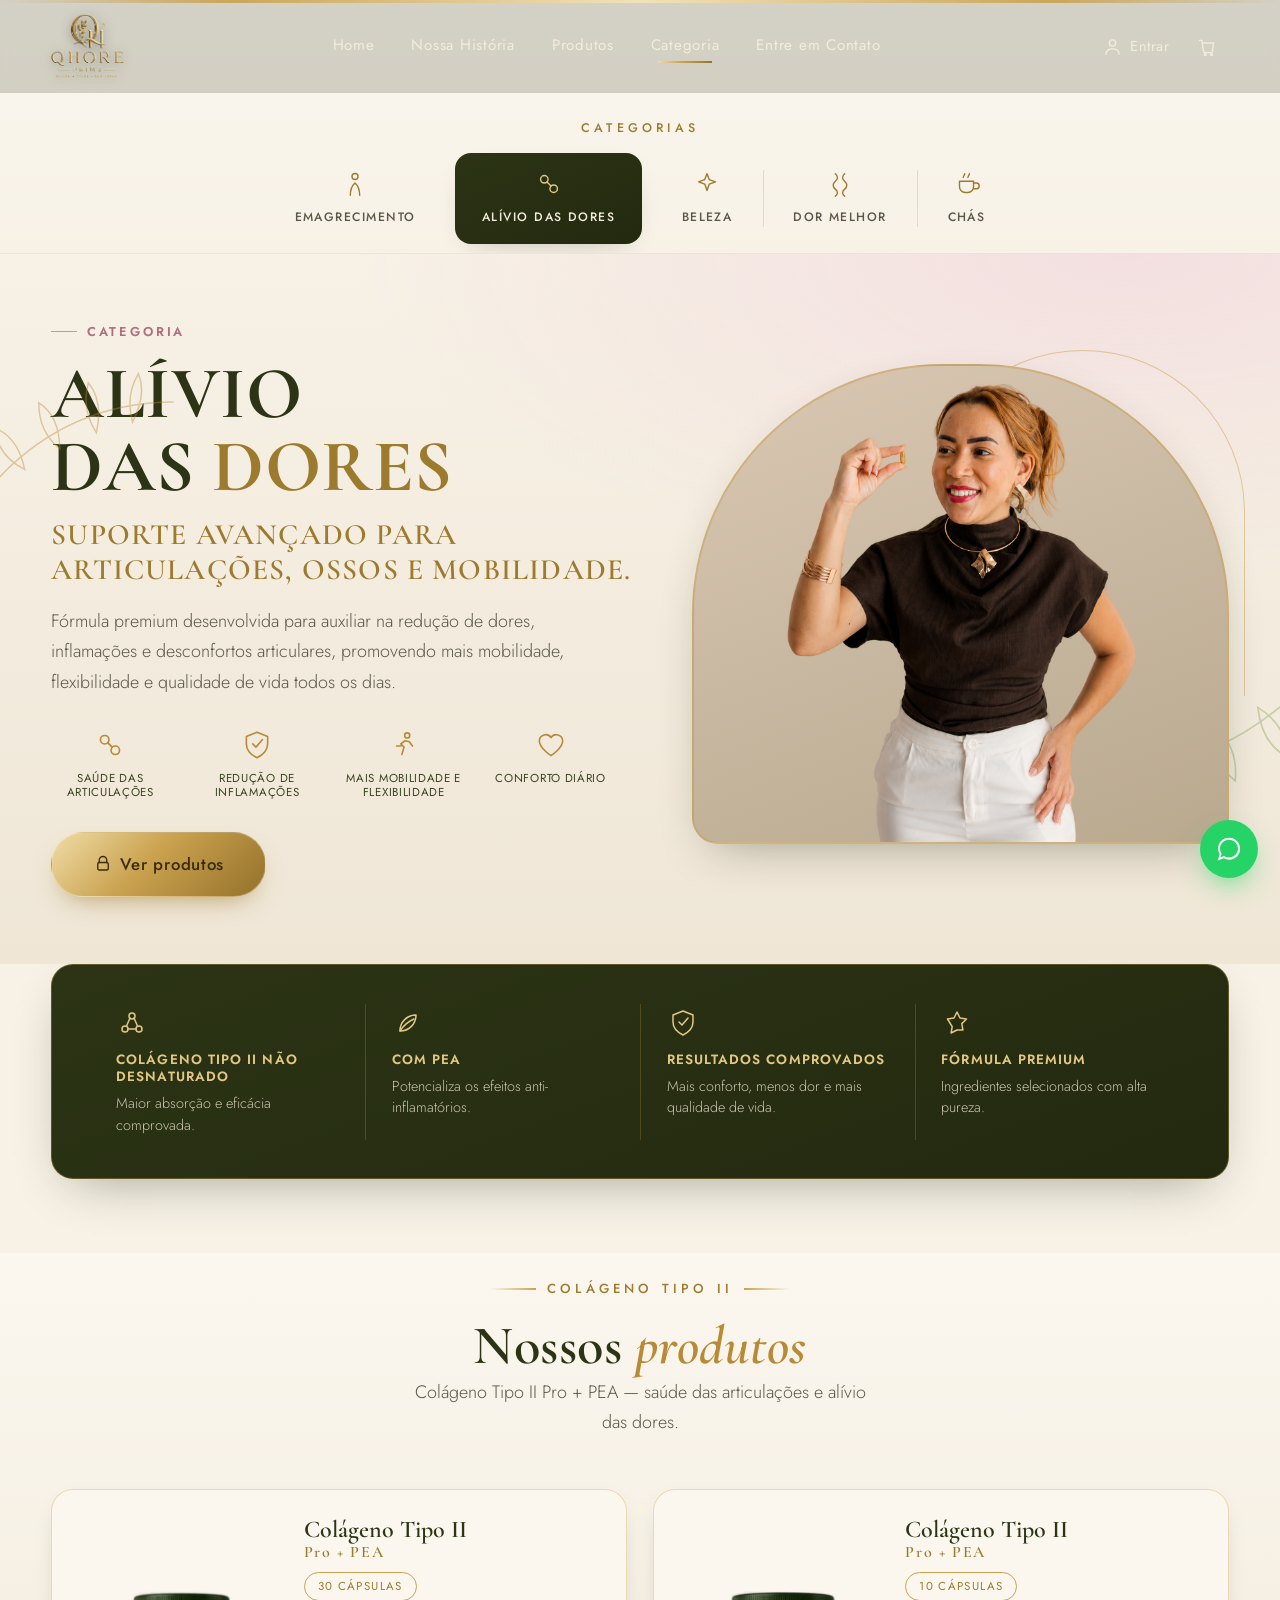
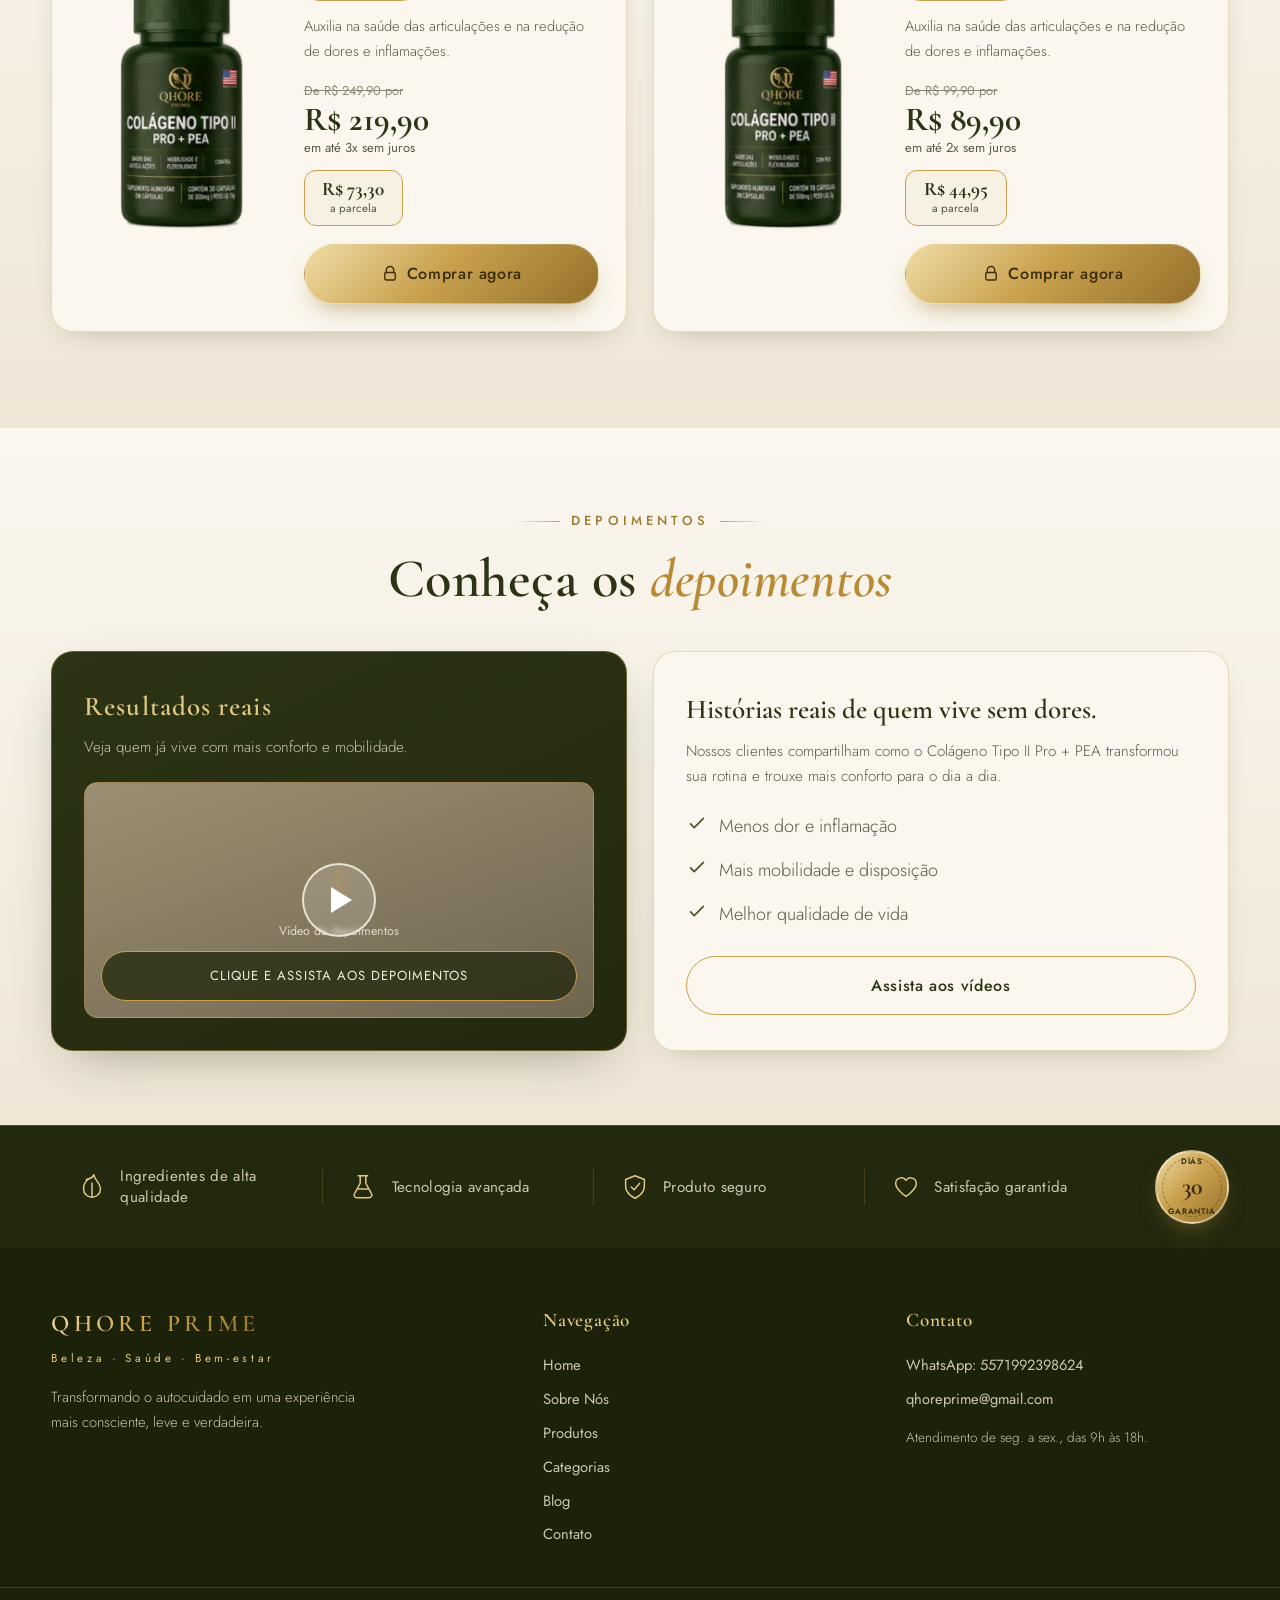
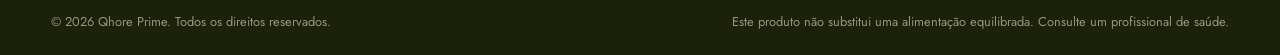
==== commit f7e6dfbc: "feat: improve header branding with optimized logo" ====
--- a/categoria-alivio-das-dores.html
+++ b/categoria-alivio-das-dores.html
@@ -22,30 +22,7 @@
   <header class="site-header" id="header">
     <div class="container header-inner">
       <a href="index.html#home" class="brand" aria-label="Qhore Prime — início">
-        <span class="brand-mark" aria-hidden="true">
-          <svg viewBox="0 0 64 64" width="46" height="46" role="img">
-            <defs>
-              <linearGradient id="goldBrand" x1="0" y1="0" x2="1" y2="1">
-                <stop offset="0%" stop-color="#e9d49a"/>
-                <stop offset="45%" stop-color="#c9a14e"/>
-                <stop offset="100%" stop-color="#9c7a2e"/>
-              </linearGradient>
-            </defs>
-            <g fill="none" stroke="url(#goldBrand)" stroke-width="2.4" stroke-linecap="round">
-              <ellipse cx="27" cy="27" rx="16" ry="20"/>
-              <path d="M34 40 q6 6 11 4" />
-              <path d="M40 22 v22 M40 32 h9 M49 22 v22"/>
-            </g>
-            <g stroke="url(#goldBrand)" stroke-width="1.6" stroke-linecap="round" fill="none">
-              <path d="M27 16 q3 9 0 22 M27 20 q5 1 8 5 M27 27 q5 0 8 4 M27 34 q5 -1 7 2"/>
-            </g>
-            <circle cx="50" cy="13" r="1.6" fill="url(#goldBrand)"/>
-          </svg>
-        </span>
-        <span class="brand-text">
-          <span class="brand-name">QHORE</span>
-          <span class="brand-sub">PRIME</span>
-        </span>
+        <img class="brand-logo" src="assets/img/logo-header.png" alt="Qhore Prime" width="612" height="538" />
       </a>
 
       <nav class="nav" id="nav" aria-label="Menu principal">
--- a/css/styles.css
+++ b/css/styles.css
@@ -135,6 +135,9 @@
 }
 .header-inner{display:flex;align-items:center;justify-content:space-between;gap:1rem}
 .brand{display:flex;align-items:center;gap:.6rem}
+/* Logo completa transparente no header */
+.brand-logo{display:block;height:64px;width:auto;object-fit:contain;
+  filter:drop-shadow(0 2px 6px rgba(0,0,0,.3))}
 .brand-mark{display:grid;place-items:center;filter:drop-shadow(0 2px 5px rgba(0,0,0,.3))}
 .brand-text{display:flex;flex-direction:column;line-height:1}
 .brand-name{
@@ -491,17 +494,30 @@
 }
 /* Menu hambúrguer a partir de 900px (7 itens + CTA não cabem inline antes disso) */
 @media (max-width:900px){
+  /* O backdrop-filter do header cria um containing block que prendia o
+     menu fixed à caixa do header (~70px) e cortava os links. Remover no
+     mobile faz o .nav voltar a se posicionar em relação ao viewport. */
+  .site-header{backdrop-filter:none;-webkit-backdrop-filter:none}
+
+  /* Menu mobile como overlay full-screen */
   .nav{
-    position:fixed;inset:0 0 0 auto;width:min(82%,330px);flex-direction:column;
-    align-items:flex-start;justify-content:flex-start;gap:.2rem;padding:6rem 1.6rem 2rem;
-    background:var(--green-900);transform:translateX(100%);transition:transform .4s;
-    box-shadow:-20px 0 50px -20px rgba(0,0,0,.6);overflow-y:auto;
+    position:fixed;inset:0;width:100%;height:100dvh;z-index:99;
+    flex-direction:column;align-items:stretch;justify-content:flex-start;gap:.1rem;
+    padding:5.4rem 1.5rem 2rem;
+    background:var(--green-900);transform:translateX(100%);transition:transform .35s ease;
+    overflow-y:auto;-webkit-overflow-scrolling:touch;overscroll-behavior:contain;
   }
   .nav.open{transform:none}
-  .nav-link{width:100%;font-size:1.1rem;padding:.85rem .5rem}
+  .nav-link{
+    width:100%;font-size:1.18rem;padding:1rem .4rem;
+    border-bottom:1px solid rgba(201,161,78,.16);
+  }
   .nav-link::after{display:none}
-  .nav-cta{margin:.6rem 0 0;width:100%;text-align:center;justify-content:center}
-  .nav-toggle{display:flex;z-index:101}
+  .nav-cta{margin:1rem 0 0;width:100%;text-align:center;justify-content:center;border-bottom:none}
+  /* marca e botão X precisam de position p/ o z-index valer e ficarem acima do overlay */
+  .brand{position:relative;z-index:101}
+  .brand-logo{height:58px}
+  .nav-toggle{display:flex;position:relative;z-index:101}
   .nav-toggle.active span:nth-child(1){transform:translateY(7px) rotate(45deg)}
   .nav-toggle.active span:nth-child(2){opacity:0}
   .nav-toggle.active span:nth-child(3){transform:translateY(-7px) rotate(-45deg)}
@@ -513,6 +529,7 @@
   .hero-actions{flex-direction:column}
   .hero-actions .btn{width:100%}
   .header-action span{display:none}
+  .brand-logo{height:48px}
   .footer-grid{grid-template-columns:1fr}
   .footer-bottom .container{flex-direction:column;text-align:center}
   .guarantee-inner{text-align:center;flex-direction:column}
